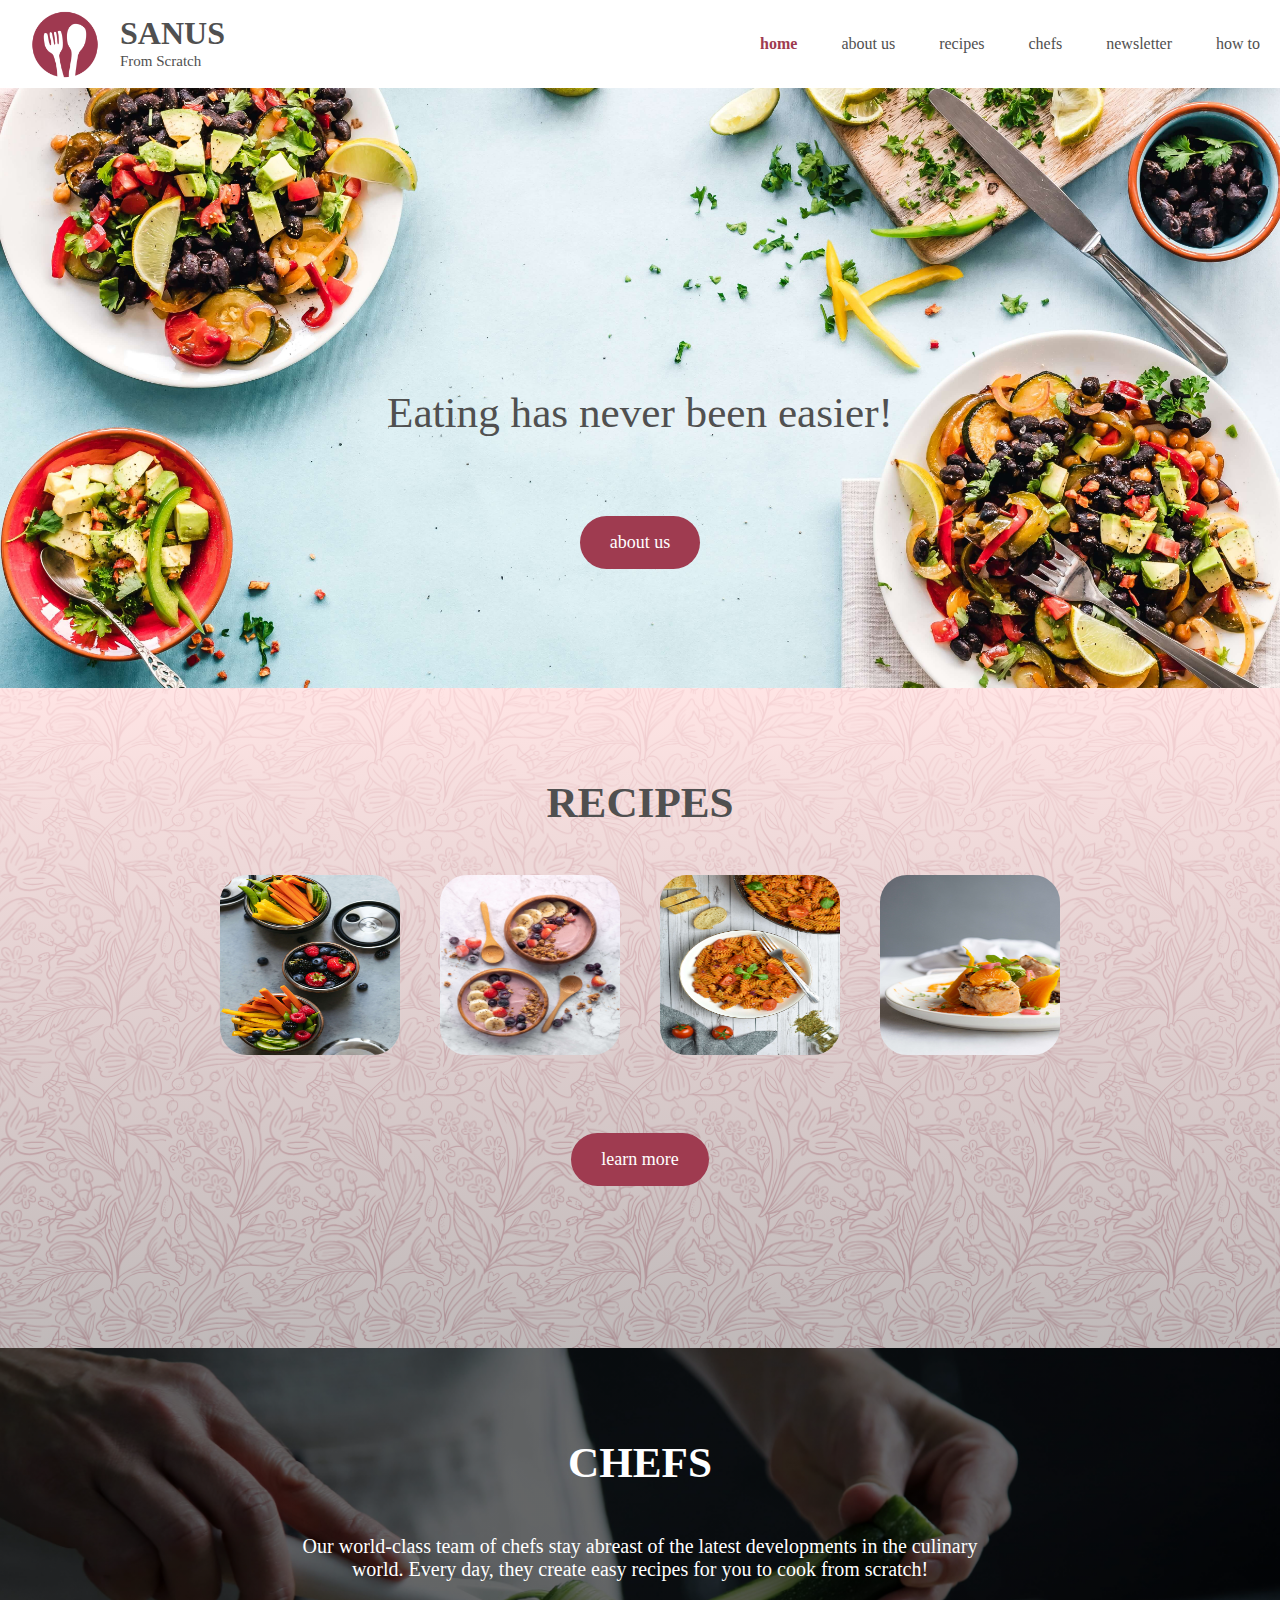
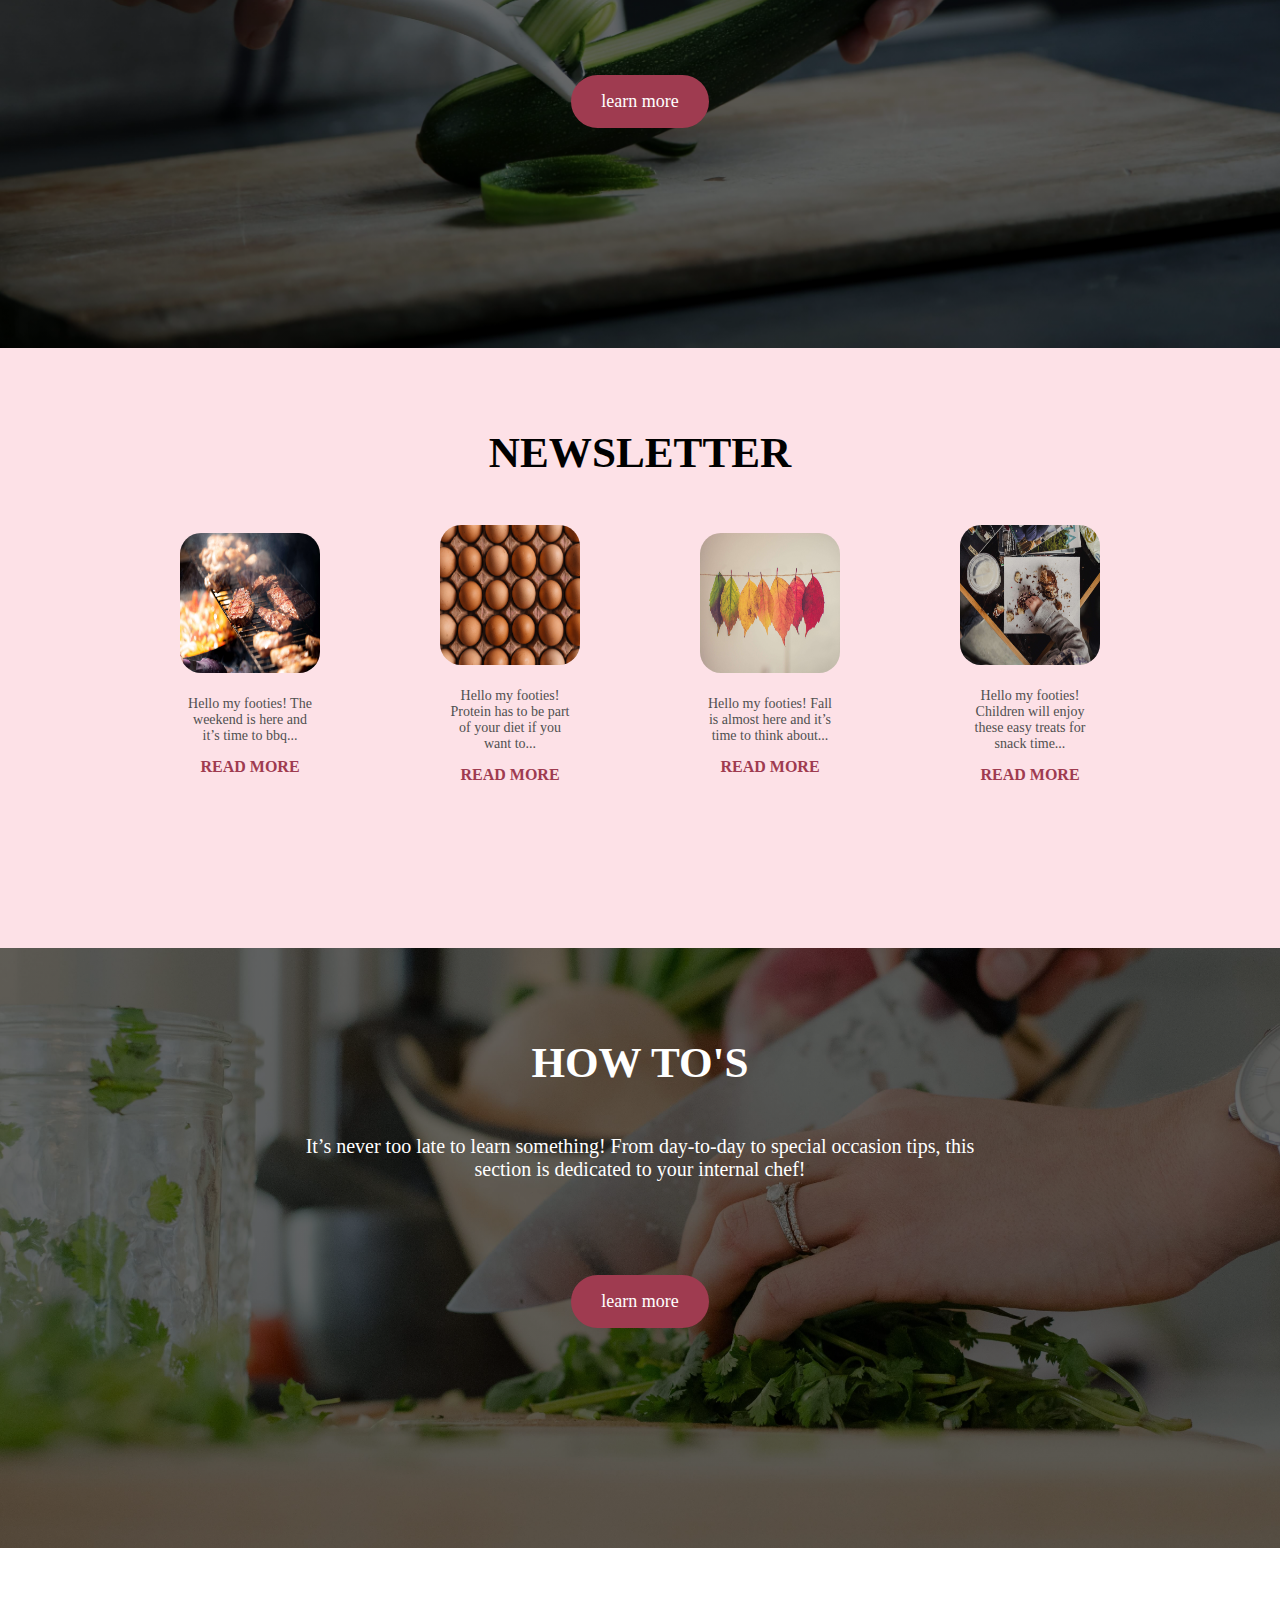
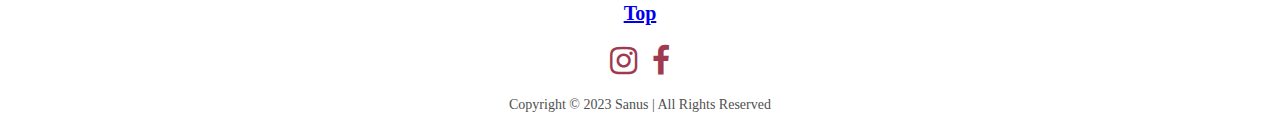
==== index.html @ efc10d33 "Update index.html" ====
<!--Irina Raven - Sanus website-->

<!DOCTYPE html>

<html lang="en">

<head>
    
    <meta charset="UTF-8">
    <meta name="viewport" content="width=device-width, initial-scale=1.0">
    
    <!--Page title-->
    <title>Sanus</title>
    
    <!--Adding Font Awesome styles ref-->
    <link rel="stylesheet" href="https://cdnjs.cloudflare.com/ajax/libs/font-awesome/4.7.0/css/font-awesome.min.css">

    <!--Adding my styles sheet-->
    <link rel="stylesheet" href="./assets/stylesheets/styles.css">

    <!--css styles-->
    <style>
        /*paragraph*/
        p{
            font-family: poppins;
            color:white;
            font-size: 20px;
            padding-left: 23%;
            padding-right: 23%;
            font-weight: lighter;
            text-align: center;
        }

        /*button*/
        .button {
            background-color: rgb(159, 59, 80);
            border-radius: 30px;
            font-family: poppins;
            border: none;
            color: white;
            padding: 16px 30px;
            text-align: center;
            text-decoration: none;
            display: inline-block;
            font-size: 18px;
            margin: 4px 2px;
            cursor: pointer;
        }

        /*button hover*/
        .button:hover {
            background-color: white;
            border-radius: 30px;
            font-family: poppins;
            border: none;
            color:rgb(159, 59, 80);
            padding: 16px 30px;
            text-align: center;
            text-decoration: none;
            display: inline-block;
            font-size: 18px;
            margin: 4px 2px;
            cursor: pointer;
        }

        /*align div container button*/
        .center {
            display: flex;
            justify-content: center;
            align-items: center;
            height: 200px;
        }

        /*hover color button*/
        button:hover{
            background-color: white;
            font-size: 18px;
            padding: 16px 30px;
            border-radius: 18px;
            font-family: poppins;
            color: rgb(159, 59, 80);
            font-weight: lighter;
            border: 0px;;
        }

        /*image*/
        img{
            height: 140px;
            width: 140px;
            border-radius: 15%;
        }

        /*div container*/
        .parent-container{
            margin-left: 7%;
            margin-right: 7%;  
        }

        /*div container*/
        .child-container{
            display: flex;
            flex-wrap: wrap;
            gap: 20px;
            justify-content: center;
            align-items: center;
        }   

        
    </style>
    
</head>

<body>
    
    <!--header of all webpages-->
    <header>
      
      <!--logo, business and slogan-->
      <a class="logo" href="index.html"></a>
      <a class="logotext1" href="index.html">SANUS</a>
      <a class="logotext2" href="index.html">From Scratch</a>

      <!--navigation menu-->
      <nav>
            <!--regular navigation menu-->
            <div class="horizontal-nav">
            <a class="active-menu-item" style="color: rgb(159, 59, 80)" href="index.html">home</a>
            <a href="about.html">about us</a> 
            <a href="recipes.html">recipes</a>
            <a href="chefs.html">chefs</a>
            <a href="newsletter.html">newsletter</a>
            <a href="howto.html">how to</a>
            </div>

            <!--responsive navigation menu-->
            <div class="dropdown">
            <button class="dropbtn"><span class="fa fa-bars fa-x"></span></button>
            <div class="dropdown-content">
                <a href="index.html">home</a>
                <a href="about.html">about us</a>
                <a href="recipes.html">recipes</a>
                <a href="chefs.html">chefs</a>
                <a href="newsletter.html">newsletter</a>
                <a href="howto.html">how to</a>
            </div>
            </div>

        </nav>

    </header>

    <section>
    
        <div class="cover-hp">
        
            <h1 style="color: rgb(80, 80, 80); font-weight: lighter; margin: 0%; padding-top: 300px;">Eating has never been easier!</h1>
            <div class="center"><a href="about.html" class="button" style="align-items:last baseline;">about us</a></div>
        </div>

        <div class="cover-hp1">
            <h1 style="color: rgb(80, 80, 80); padding-top: 90px;">RECIPES</h1>

            <div class="parent-container">

                <div class="child-container" style="gap: 40px;">

                    <div style="text-align: center">
                        <img src="/assets/images/snack.jpg" alt="bbq" style="width: 180px; height: 180px;">
                    </div>

                    <div style="text-align: center">
                        <img src="/assets/images/breakfast.jpg" alt="bbq" style="width: 180px; height: 180px;">
                    </div>

                    <div style="text-align: center">
                        <img src="/assets/images/lunch.jpg" alt="bbq" style="width: 180px; height: 180px;">
                    </div>

                    <div style="text-align: center">
                        <img src="/assets/images/dinner.jpg" alt="bbq" style="width: 180px; height: 180px;">
                    </div>

                </div>

                <div class="center"><a href="recipes.html" class="button">learn more</a></div>
            
            </div>


        </div>

        <div class="cover-hp2">
            <h1 style="color: white; padding-top: 90px;">CHEFS</h1>
            <p>Our world-class team of chefs stay abreast of the latest developments in 
               the culinary world. Every day, they create easy recipes for you to cook 
               from scratch!</p>
            <div class="center"><a href="chefs.html" class="button">learn more</a></div>
            
        </div>

        <div class="cover-hp3">
            <h1 style="color:black; padding-top: 80px;">NEWSLETTER</h1>

                <div class="parent-container">

                    <div class="child-container">

                        <div style="text-align: center">
                            <img src="/assets/images/bbq.jpg" alt="bbq">
                            <p style="font-size: 14px; color: rgb(80, 80, 80); padding-top: 5px; max-width: 240px;">Hello my footies! The weekend is here and it’s time to bbq...</p>
                            <a href="newsletter.html" style="color: rgb(159, 59, 80); font-weight: bold; text-decoration: none">READ MORE</a>
                        </div>

                    
                        <div style="text-align: center">
                            <img src="/assets/images/eggs.jpg" alt="eggs">
                            <p style="font-size: 14px; color: rgb(80, 80, 80); padding-top: 5px; max-width: 240px;">Hello my footies! Protein has to be part of your diet if you want to...</p>
                            <a href="newsletter.html" style="color: rgb(159, 59, 80); font-weight: bold; text-decoration: none">READ MORE</a>
                        </div>

                    
                        <div style="text-align: center">
                            <img src="/assets/images/fall.jpg" alt="leaves">
                            <p style="font-size: 14px; color: rgb(80, 80, 80); padding-top: 5px; max-width: 240px;">Hello my footies! Fall is almost here and it’s time to think about...</p>
                            <a href="newsletter.html" style="color: rgb(159, 59, 80); font-weight: bold; text-decoration: none">READ MORE</a>
                        </div>

                    
                        <div style="text-align: center">
                            <img src="/assets/images/child.jpg" alt="child's hand">
                            <p style="font-size: 14px; color: rgb(80, 80, 80); padding-top: 5px; max-width: 240px;">Hello my footies! Children will enjoy these easy treats for snack time...</p>
                            <a href="newsletter.html" style="color: rgb(159, 59, 80); font-weight: bold; text-decoration: none">READ MORE</a>
                        </div>
                    </div>
                
                </div>
        </div>

        <div class="cover-hp4">
            <h1 style="color: white; padding-top: 90px;">HOW TO'S</h1>
            <p>It’s never too late to learn something! From day-to-day to special 
                occasion tips, this section is dedicated to your internal chef!</p>
            <div class="center"><a href="howto.html" class="button">learn more</a></div>
        </div>

    </section>

    <!--some spaces-->
    <br><br><br>

    <div class="to-top"><a href="#">Top</a></div>

    <!--footer of all webpages-->
    <footer>
        <div class="icon-horizontal">

            <a href="https://www.instagram.com/" target="_blank" 
            class="fa fa-instagram fa-2x hover-color"></a>

            <a href="https://www.facebook.com/" target="_blank"
             class="fa fa-facebook fa-2x hover-color padding-left"></a>
             
        </div>    
        <div class="copy-right">
            <span>Copyright &copy; 2023 Sanus | All Rights Reserved</span>
        </div>
          
    </footer>
  </body>
  
  </html>
---- assets/stylesheets/styles.css ----
/*defining our working area*/
body {
    margin: 0;
    padding: 0;
}

/*defining H1*/
h1 {
    margin: 0px 0px 1em 0px;
    color: rgb(159, 59, 80);
    font-size: 2.7em;
    font-family: atma;
    font-weight: bold;
    text-align: center;
    padding-top: 30px;
    padding-bottom: 5px;
  }

/*defining H2*/
h2 {
    margin: 0px 0px 1em 0px;
    font-size: 1.7em;
    font-family: atma;
    font-weight: bold;
    text-align: center;
    padding-top: 0px;
    padding-bottom: 15px;
  }

  h2:hover.hover-color-b {
    color: rgb(159, 59, 80);
    text-decoration: none;
}

/*defining H3*/
h3 {
    margin: 0px 0px 1em 0px;
    color: rgb(159, 59, 80);
    font-size: 1.7em;
    font-family: atma;
    font-weight: bold;
    text-align: center;
    padding-top: 45px;
    padding-bottom: 0px;
  }

  h4 {
    margin: 0px 0px 0em 0px;
    color: rgb(159, 59, 80);
    font-size: 1.7em;
    font-family: atma;
    font-weight: bold;
    text-align: center;
    padding-top: 0px;
    padding-bottom: 0px;
  }


/*Where the logo goes*/
header a.logo{
    position: absolute;
    display: block;
    width: 70px;
    height: 70px;
    background: url(/assets/images/SanusLogoNoTextColor.png) no-repeat 0 0;
    background-size: contain;
    top: 10px;
    left: 30px;    
}

/*Where the logo text goes*/
header a.logotext1{
    position: absolute;
    display: block;
    font-family: atma;
    top: 15px;
    left: 120px;   
    font-size: 32px;
    color: rgb(80, 80, 80);
    font-weight: bold;
    text-decoration: none;
}

/*Where the logo slogan goes*/
header a.logotext2{
    position: absolute;
    display: block;
    font-family: poppins;
    top: 53px;
    left: 120px;
    font-size: 15px;
    color: rgb(80, 80, 80);
    font-weight:normal;
    text-decoration: none;
}

/*color of navigation menu*/
.horizontal-nav{
    background-color: white;
    text-align: right;
    padding: 0px 0px 0px 180px;
}

/*text color of navigation menu*/
.horizontal-nav a{
    display:inline-block;
    color: rgb(80, 80, 80);
    margin: 25px 10px;
    padding: 10px 10px;
    text-decoration: none; 
    font-family: poppins;
}

/*active page get bold and change of text color*/
.active-menu-item {
    font-weight: bold;
    font-family: poppins;
    color: rgb(159, 59, 80);
}

/*text color (159,59,80) and weight (bold) hover navigation menu*/
.horizontal-nav a:hover{
    cursor: pointer;
    color: rgb(159, 59, 80);
    font-family: poppins;
    font-weight: normal;
}

/*defining image cover homepage*/
header.home-page{
    background: #eee url(./assets/images/cover_home.jpg) no-repeat center;
    background-size: cover;
    height: 600px;
}

/*defining image cover about*/
header.about{
    background: #eee url(/assets/images/cover_about.jpg) no-repeat center;
    background-size: cover;
    height: 400px;
}

/*defining image cover recipes*/
header.recipes{
    background: #eee url(/assets/images/cover_recipes.jpg) no-repeat center;
    background-size: cover;
    height: 400px;
}

/*defining image cover chefs*/
header.chefs{
    background: #eee url(/assets/images/cover_chefs.jpg) no-repeat center;
    background-size: cover;
    height: 400px;
}

/*defining image cover howto*/
header.howto{
    background: #eee url(/assets/images/cover_howto.jpg) no-repeat center;
    background-size: cover;
    height: 400px;
}

/*defining image cover newsletter*/
header.newsletters{
    background: #eee url(/assets/images/cover_newsletters.jpg) no-repeat center;
    background-size: cover;
    height: 400px;
}

/*defining image cover recipes home page*/
.cover-hp{
    background: #eee url(/assets/images/cover_home.jpg) no-repeat center;
    background-size: cover;
    height: 600px;
}

/*defining image cover recipes home page*/
.cover-hp1{
    background: linear-gradient( rgba(255, 226, 226, 0.923), rgba(174, 166, 166, 0.783) ), url(/assets/images/background2.png) no-repeat center;
    background-size: cover;
    height: 660px;
}

/*defining image cover chef home page*/
.cover-hp2{
    background: linear-gradient( rgba(0, 0, 0, 0.6), rgba(0, 0, 0, 0.6) ), url(/assets/images/cover_chefs.jpg) no-repeat center;
    background-size: cover;
    height: 600px;
}

/*defining image cover newletter home page*/
.cover-hp3{
    background: rgb(253, 225, 231) no-repeat center;
    background-size: cover;
    height: 600px;
}

/*defining image cover how to's home page*/
.cover-hp4{
    background: linear-gradient( rgba(0, 0, 0, 0.6), rgba(0, 0, 0, 0.6) ), url(/assets/images/cover_howto.jpg) no-repeat center;
    background-size: cover;
    opacity: 2.4;
    height: 600px;
}




/**/
.flex-container > div {
    width: 25%;
  }
  .flex-container > span > h2 {
    text-align: center;
    padding-left: 8px;
    padding-right: 8px;
  }
  
  video {
    display: none;
  }

/*Color of MORE or LESS accordion*/
.accordion {
    color: rgb(159, 59, 80);
    font-family: poppins;
    font-weight: bold;
    cursor: pointer;
    font-size: 15px;
    padding-bottom: 10px;
  }
  
  /*Color of MORE or LESS accordion*/
  .active,
  .accordion:hover {
    color: rgb(80, 80, 80);
    font-family: poppins;
    font-weight: bold;
  }
  
  /* accordion*/
  .panel {
    display: none;
    overflow: hidden;
  }  


/*Setting up my footer*/
footer {
    width: 100%;
    height: 115px;
    background-color: white;
    
}

/*space between icons footer social menu*/
footer div.icon-horizontal {
    padding: 20px;
    display: flex;
    justify-content: center;
}
 
/*color for icons on footer*/
footer a {
    color: rgb(159, 59, 80);
    text-decoration: none;
}
 
/*hover color for icons on footer*/
footer a:hover.hover-color {
    color: rgb(80, 80, 80);
    text-decoration: none;
}

/*15px of padding for icons footer*/
.padding-right {
    padding-right: 15px;
}

/*15px of padding for icons footer*/
.padding-left {
    padding-left: 15px;
}

/*styles for footer copyright text*/
.copy-right {
    font-size: 14px;
    font-family: poppins;
    color: rgb(80, 80, 80);
    display: flex;
    justify-content: center;
  }
  
/*icon for users to go to top*/
.to-top {
    width: 100%;
    padding: 0px;
    display: flex;
    text-decoration: none;
    color: rgb(159, 59, 80);
    justify-content: center;
    font-family: atma;
    font-size: 20px;
    font-weight: bold; 
  }

  aside {
    width: 40%;
    float: left;
  }
  aside > div {
    /* padding: top right bottom left */
    padding: 0px 40px 0px 40px;
  }
  
  aside div li {
    font-size: 1.1em;
    line-height: 1.5em;
  }
  
  aside > div > div.scrolling {
    height: 600px;
    overflow: auto;
  }
  
  



  


/*----------------------------------------*/
/*-----------Responsive Part--------------*/


/*responsive menu where it goes*/
.dropdown {
    position: absolute;
    display: none;
    top: 0;
    right: 0;
}

/*responsive menu design (just hamburger menu)*/
.dropbtn {
    background-color: white;
    opacity: 0.9;
    color:rgb(159, 59, 80);
    padding: 16px;
    font-size: 16px;
    border:none;
    cursor:pointer;
}

/*content hamburger menu the right of scree*/
.dropdown-content{
    display:none;
    position: absolute;
    right: 0;
    background-color: rgb(159, 59, 80)
}

/*hamburger menu content on the right of screen*/
.dropdown-content a {
    color: rgb(80, 80, 80);
    padding: 12px 16px;
    text-decoration: none;
    display: block;
    font-family: poppins;
    font-size: 14px;
    text-align: center;
    text-decoration: none;
}

/*color of dropdown menu when hover*/
.dropdown-content a:hover{
    color: rgb(159, 59, 80);
    padding: 12px 16px;
    text-decoration: none;
    display: block;
    text-align: center;
    font-weight: bold;
}

/*keeps dropdown menu hold*/
.dropdown:hover .dropdown-content{
    display:block;
}

/*color of responsive menu*/
.dropdown:hover .dropdown-content{
    background-color: white;
    opacity: 0.9;
}

/*Styles to add hamburger menu when it's a small area*/
@media screen and (max-width: 600px) {
    .horizontal-nav{
        display: none;
    }

    .dropdown{
        display: block;
    }
}
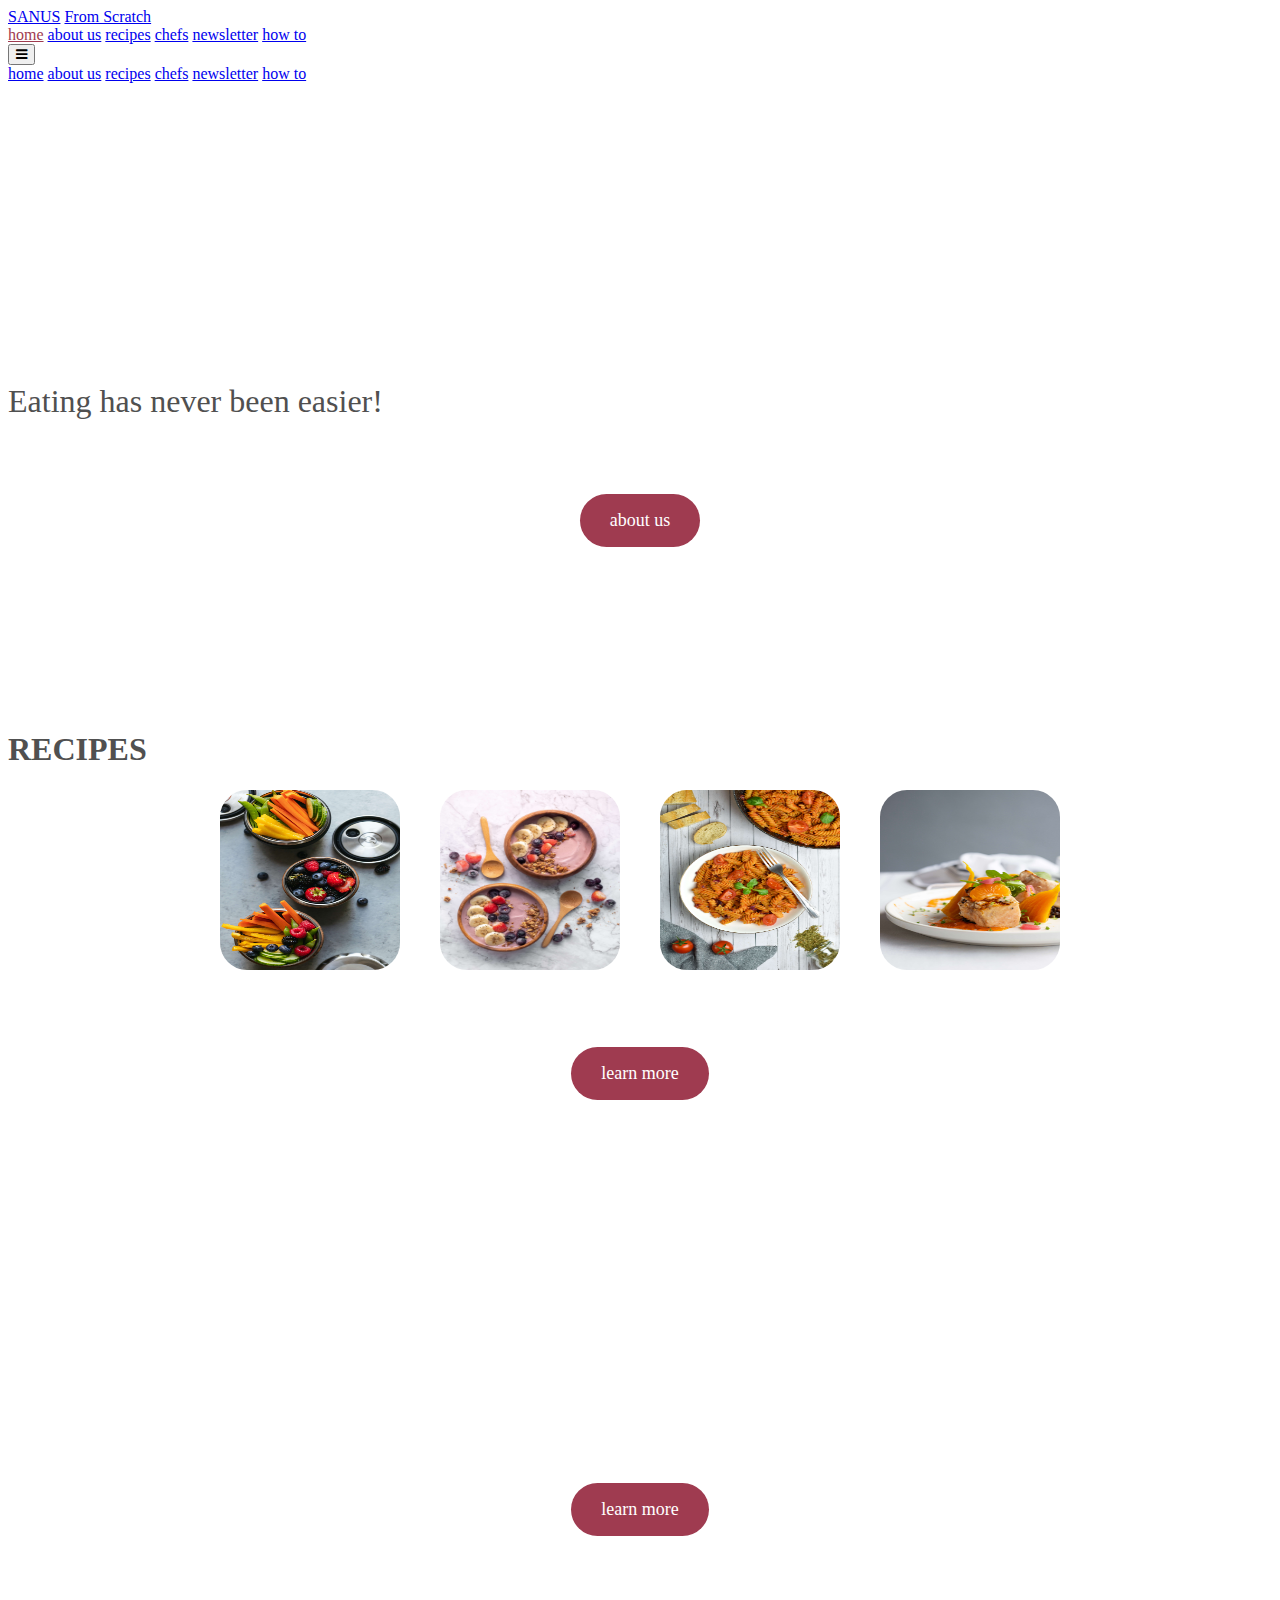
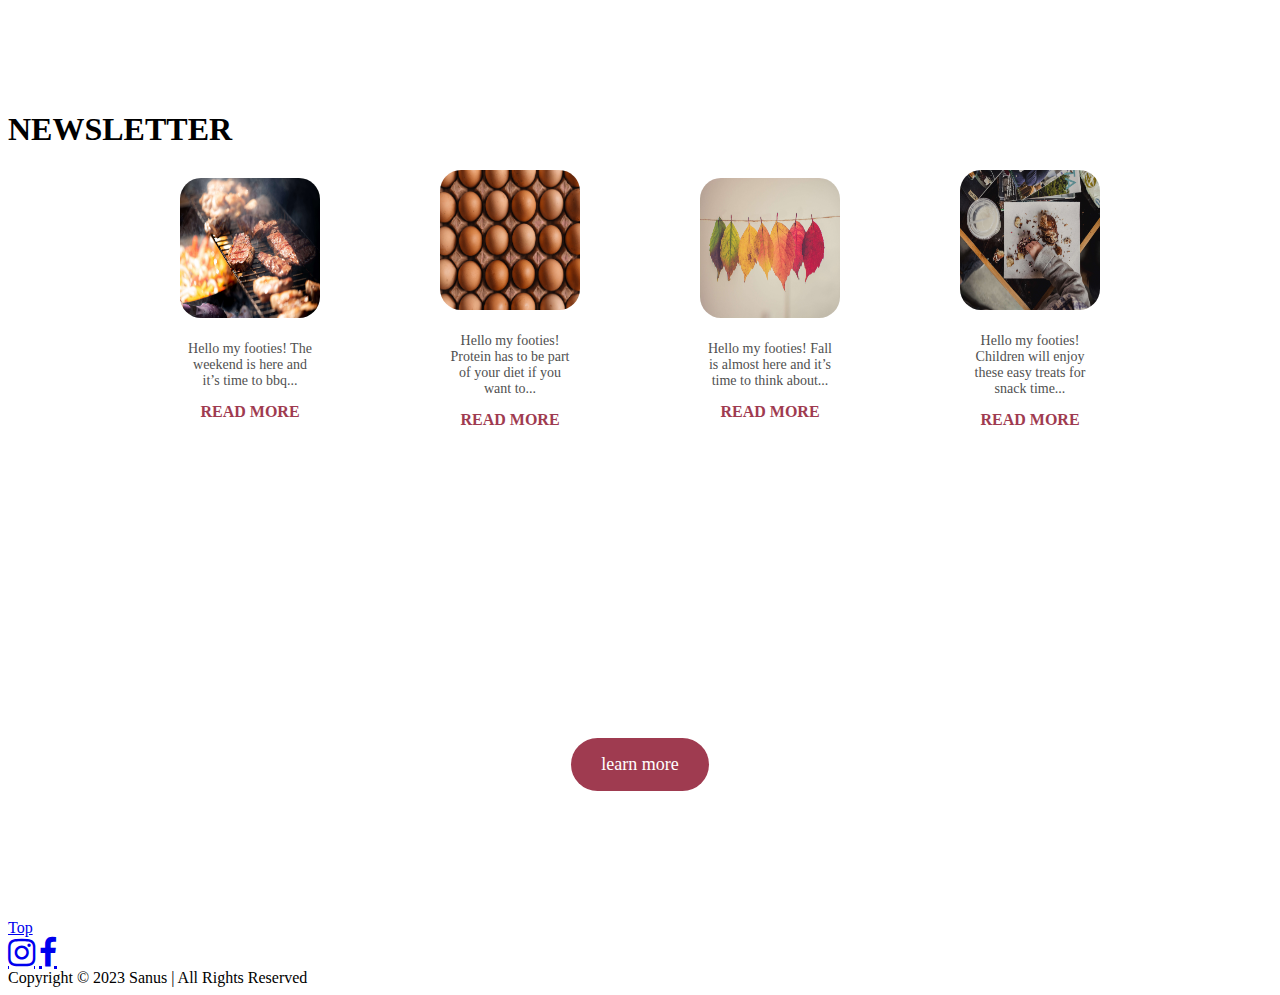
==== commit 6457a0ca: "Update index.html" ====
--- a/index.html
+++ b/index.html
@@ -16,7 +16,7 @@
     <link rel="stylesheet" href="https://cdnjs.cloudflare.com/ajax/libs/font-awesome/4.7.0/css/font-awesome.min.css">
 
     <!--Adding my styles sheet-->
-    <link rel="stylesheet" href="./assets/stylesheets/styles.css">
+    <link rel="stylesheet" href="/stylesheets/styles.css">
 
     <!--css styles-->
     <style>
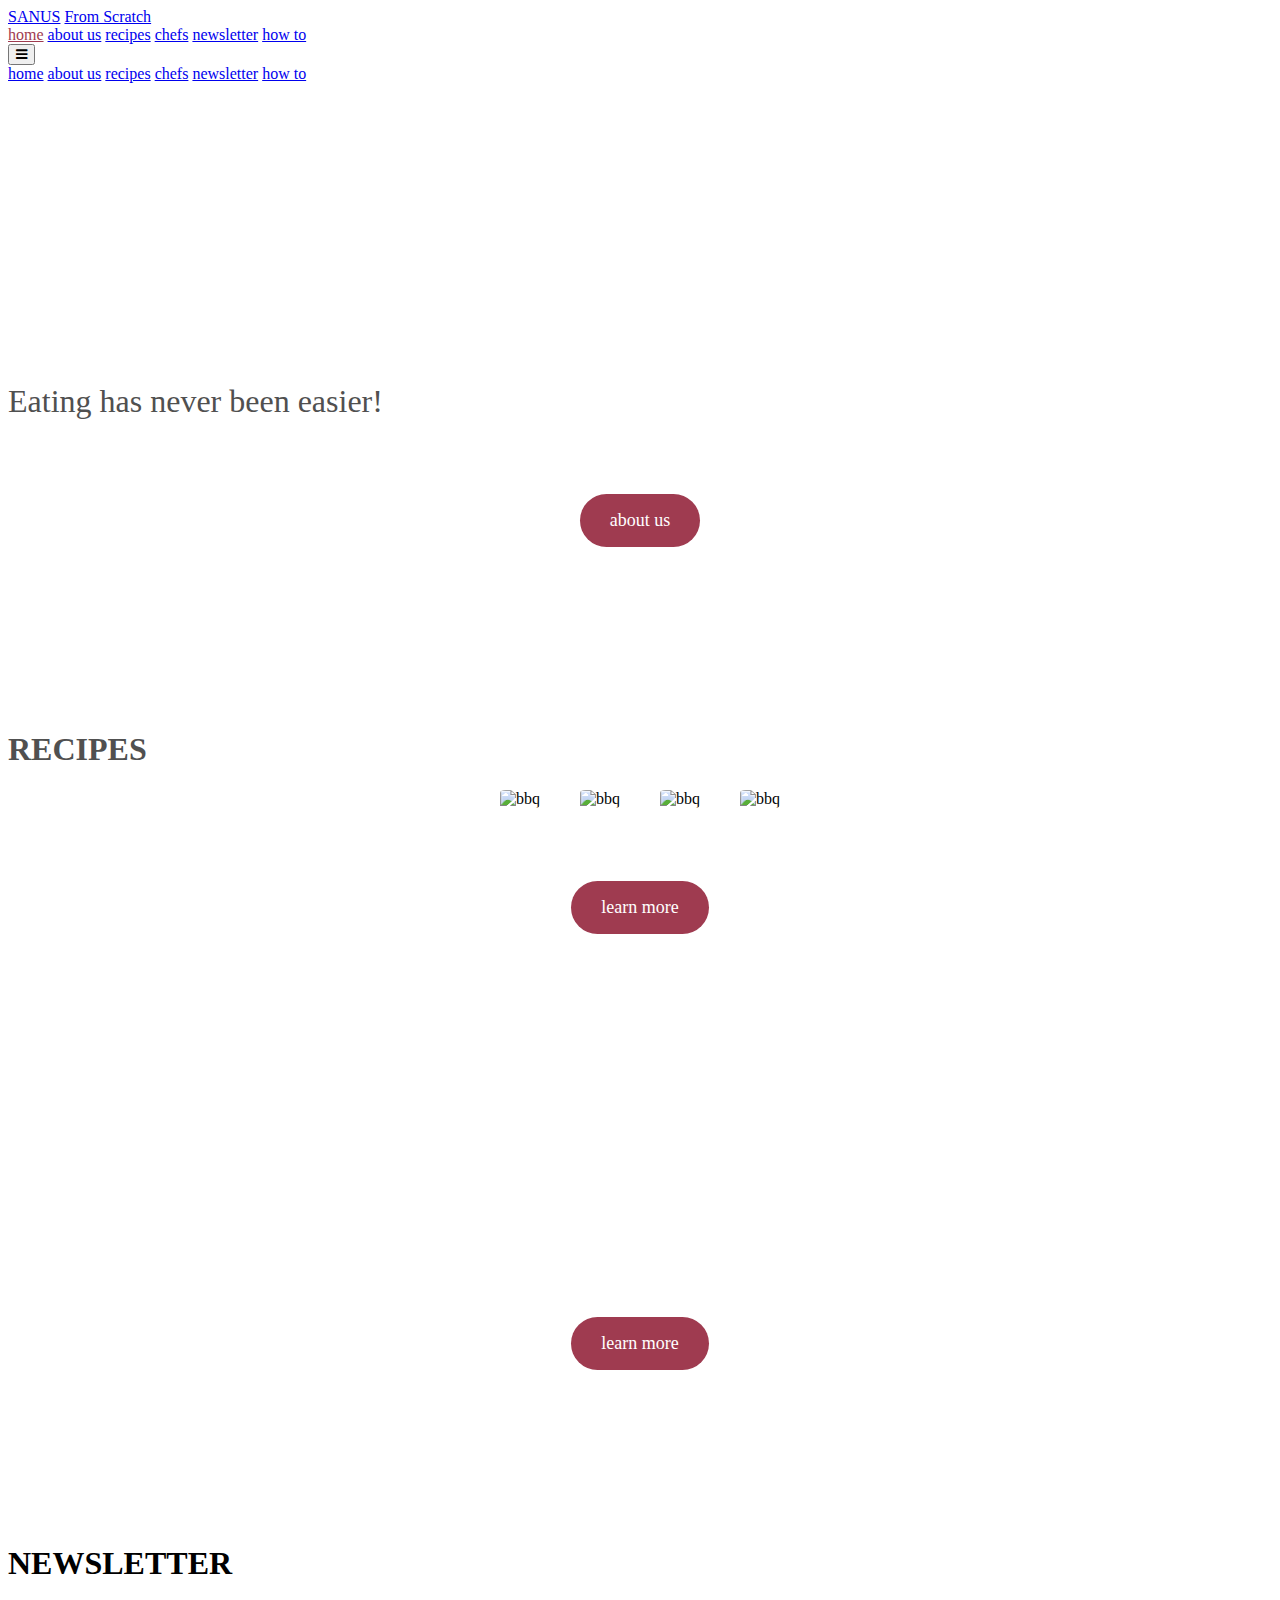
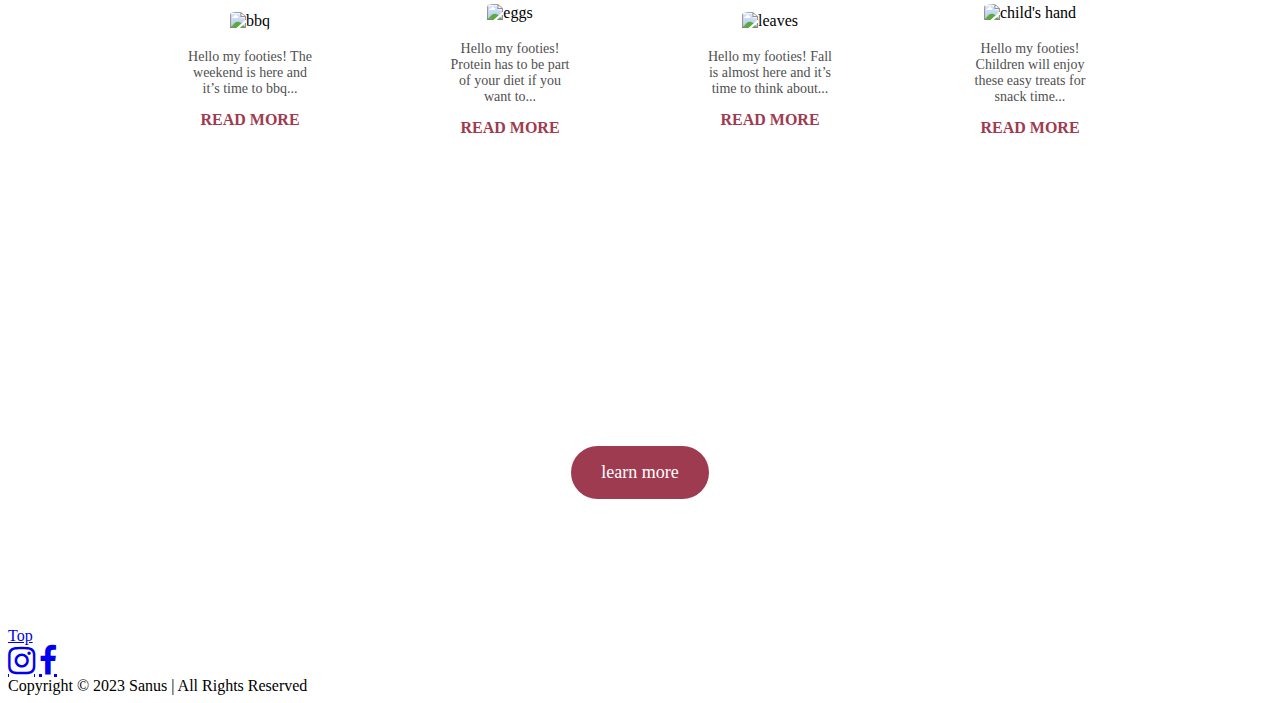
==== commit 39097c7d: "Update index.html" ====
--- a/index.html
+++ b/index.html
@@ -165,19 +165,19 @@
                 <div class="child-container" style="gap: 40px;">
 
                     <div style="text-align: center">
-                        <img src="/assets/images/snack.jpg" alt="bbq" style="width: 180px; height: 180px;">
-                    </div>
-
-                    <div style="text-align: center">
-                        <img src="/assets/images/breakfast.jpg" alt="bbq" style="width: 180px; height: 180px;">
-                    </div>
-
-                    <div style="text-align: center">
-                        <img src="/assets/images/lunch.jpg" alt="bbq" style="width: 180px; height: 180px;">
-                    </div>
-
-                    <div style="text-align: center">
-                        <img src="/assets/images/dinner.jpg" alt="bbq" style="width: 180px; height: 180px;">
+                        <img src="/images/snack.jpg" alt="bbq" style="width: 180px; height: 180px;">
+                    </div>
+
+                    <div style="text-align: center">
+                        <img src="/images/breakfast.jpg" alt="bbq" style="width: 180px; height: 180px;">
+                    </div>
+
+                    <div style="text-align: center">
+                        <img src="/images/lunch.jpg" alt="bbq" style="width: 180px; height: 180px;">
+                    </div>
+
+                    <div style="text-align: center">
+                        <img src="/images/dinner.jpg" alt="bbq" style="width: 180px; height: 180px;">
                     </div>
 
                 </div>
@@ -206,28 +206,28 @@
                     <div class="child-container">
 
                         <div style="text-align: center">
-                            <img src="/assets/images/bbq.jpg" alt="bbq">
+                            <img src="/images/bbq.jpg" alt="bbq">
                             <p style="font-size: 14px; color: rgb(80, 80, 80); padding-top: 5px; max-width: 240px;">Hello my footies! The weekend is here and it’s time to bbq...</p>
                             <a href="newsletter.html" style="color: rgb(159, 59, 80); font-weight: bold; text-decoration: none">READ MORE</a>
                         </div>
 
                     
                         <div style="text-align: center">
-                            <img src="/assets/images/eggs.jpg" alt="eggs">
+                            <img src="/images/eggs.jpg" alt="eggs">
                             <p style="font-size: 14px; color: rgb(80, 80, 80); padding-top: 5px; max-width: 240px;">Hello my footies! Protein has to be part of your diet if you want to...</p>
                             <a href="newsletter.html" style="color: rgb(159, 59, 80); font-weight: bold; text-decoration: none">READ MORE</a>
                         </div>
 
                     
                         <div style="text-align: center">
-                            <img src="/assets/images/fall.jpg" alt="leaves">
+                            <img src="/images/fall.jpg" alt="leaves">
                             <p style="font-size: 14px; color: rgb(80, 80, 80); padding-top: 5px; max-width: 240px;">Hello my footies! Fall is almost here and it’s time to think about...</p>
                             <a href="newsletter.html" style="color: rgb(159, 59, 80); font-weight: bold; text-decoration: none">READ MORE</a>
                         </div>
 
                     
                         <div style="text-align: center">
-                            <img src="/assets/images/child.jpg" alt="child's hand">
+                            <img src="/images/child.jpg" alt="child's hand">
                             <p style="font-size: 14px; color: rgb(80, 80, 80); padding-top: 5px; max-width: 240px;">Hello my footies! Children will enjoy these easy treats for snack time...</p>
                             <a href="newsletter.html" style="color: rgb(159, 59, 80); font-weight: bold; text-decoration: none">READ MORE</a>
                         </div>
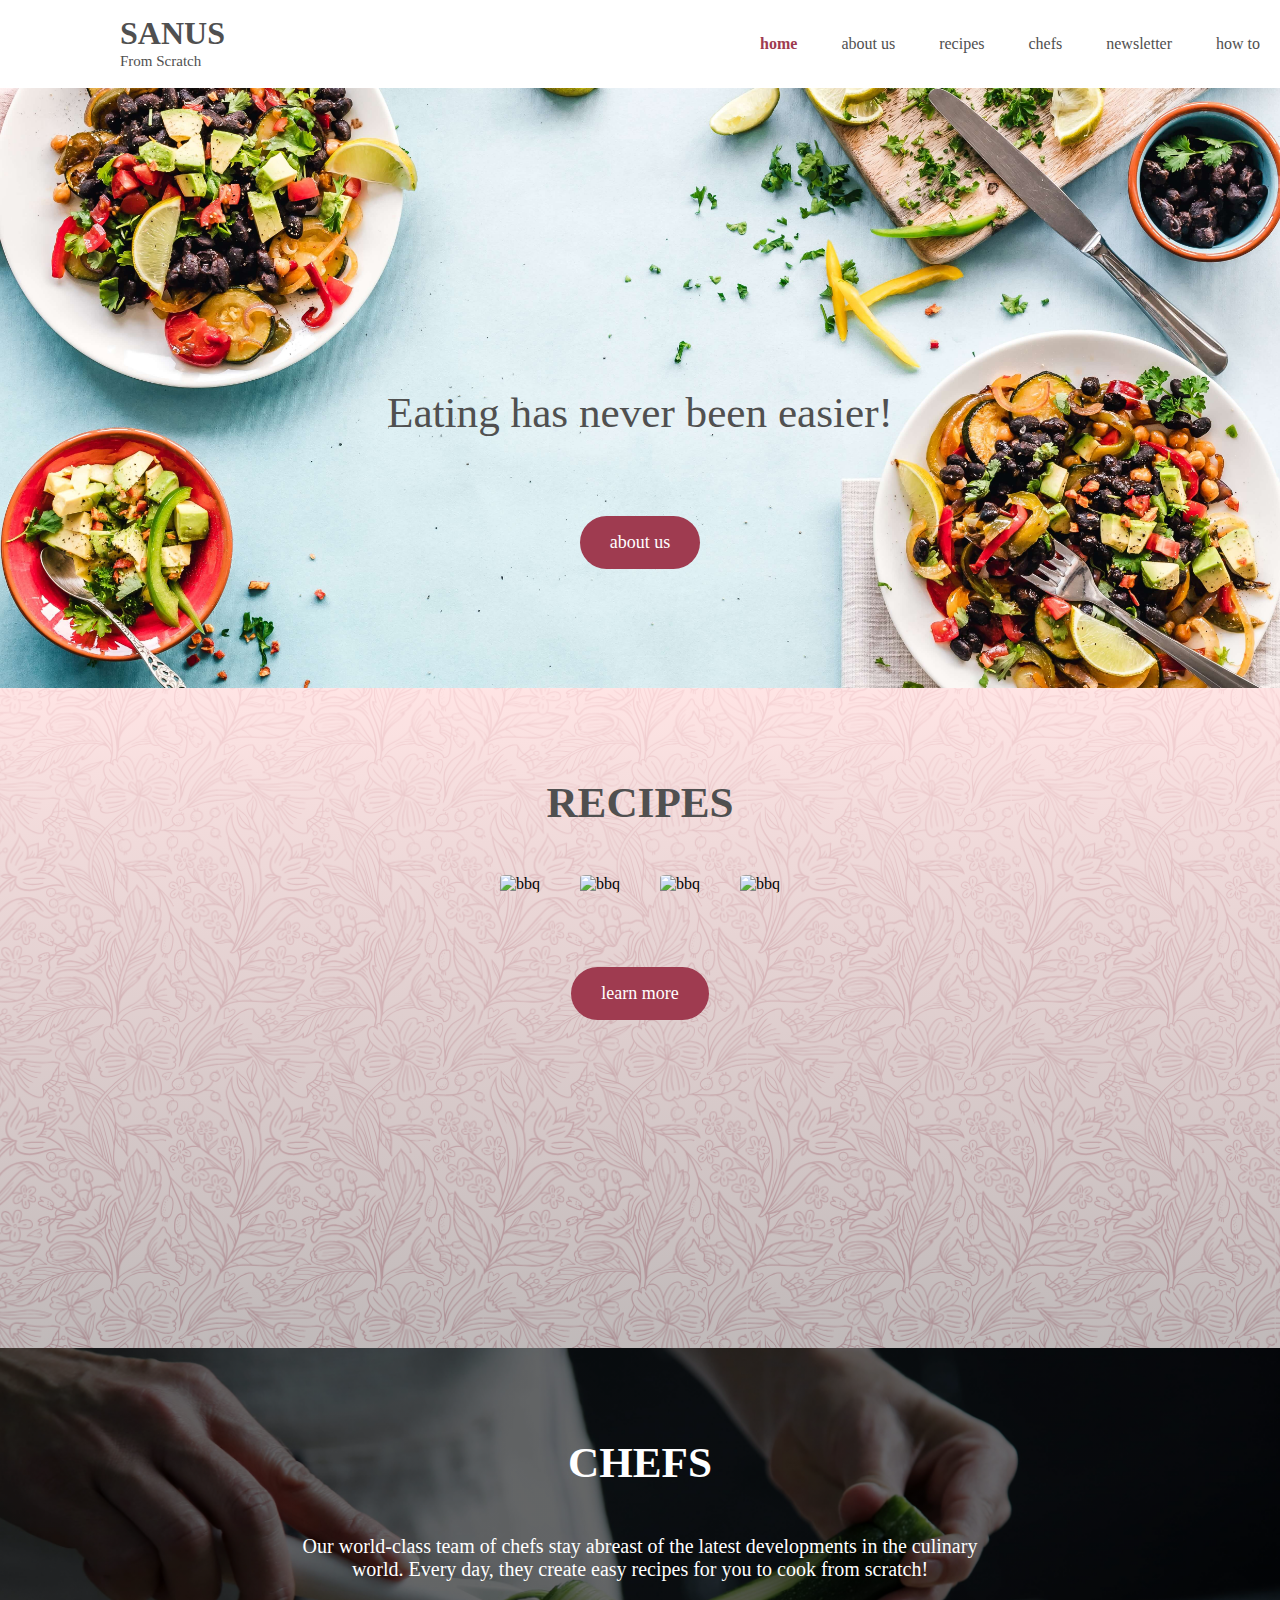
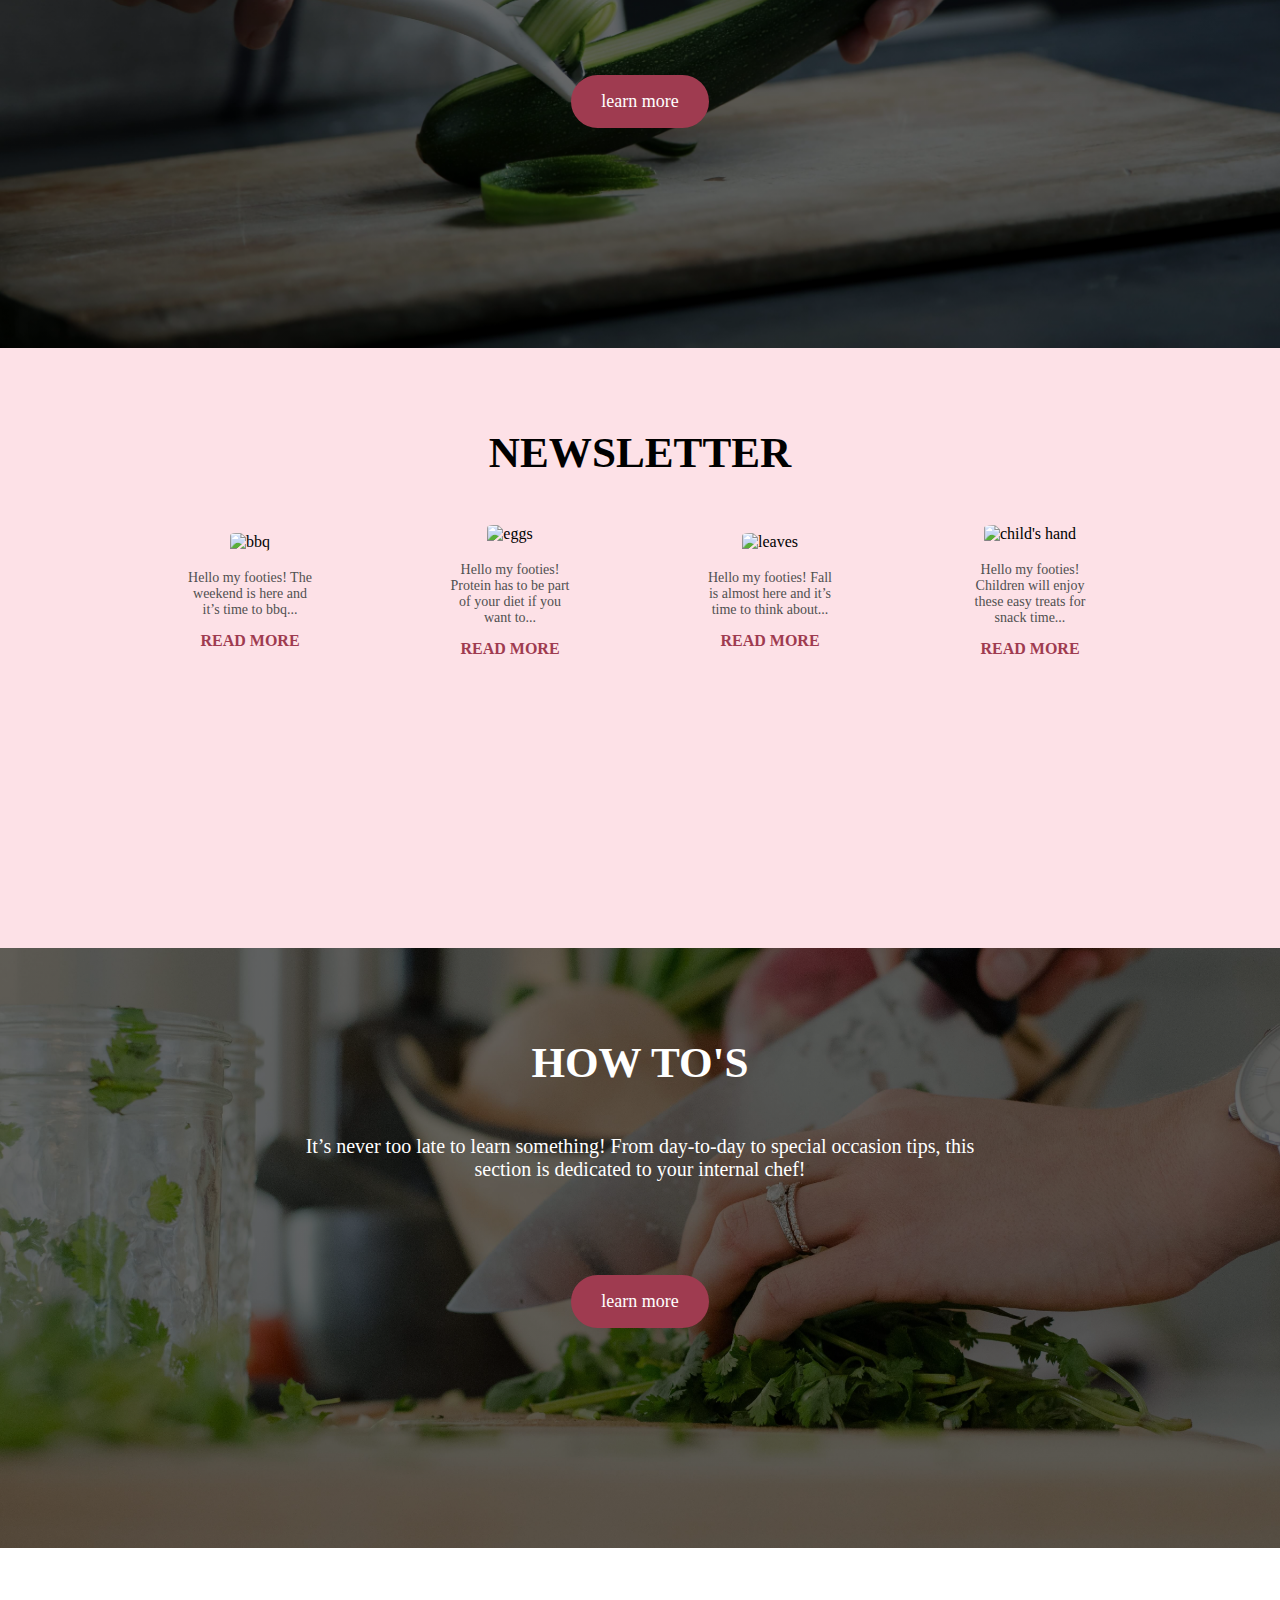
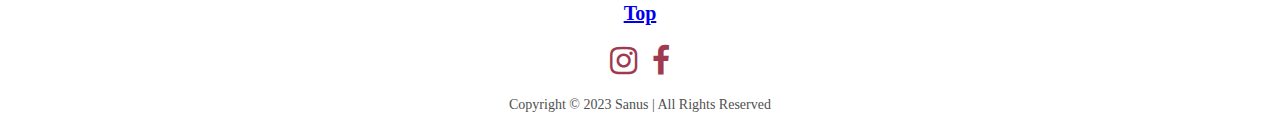
==== commit ea9f5a47: "Update index.html" ====
--- a/index.html
+++ b/index.html
@@ -16,7 +16,7 @@
     <link rel="stylesheet" href="https://cdnjs.cloudflare.com/ajax/libs/font-awesome/4.7.0/css/font-awesome.min.css">
 
     <!--Adding my styles sheet-->
-    <link rel="stylesheet" href="/stylesheets/styles.css">
+    <link rel="stylesheet" href="assets/stylesheets/styles.css">
 
     <!--css styles-->
     <style>
--- a/assets/stylesheets/styles.css
+++ b/assets/stylesheets/styles.css
@@ -0,0 +1,410 @@
+/*defining our working area*/
+body {
+    margin: 0;
+    padding: 0;
+}
+
+/*defining H1*/
+h1 {
+    margin: 0px 0px 1em 0px;
+    color: rgb(159, 59, 80);
+    font-size: 2.7em;
+    font-family: atma;
+    font-weight: bold;
+    text-align: center;
+    padding-top: 30px;
+    padding-bottom: 5px;
+  }
+
+/*defining H2*/
+h2 {
+    margin: 0px 0px 1em 0px;
+    font-size: 1.7em;
+    font-family: atma;
+    font-weight: bold;
+    text-align: center;
+    padding-top: 0px;
+    padding-bottom: 15px;
+  }
+
+  h2:hover.hover-color-b {
+    color: rgb(159, 59, 80);
+    text-decoration: none;
+}
+
+/*defining H3*/
+h3 {
+    margin: 0px 0px 1em 0px;
+    color: rgb(159, 59, 80);
+    font-size: 1.7em;
+    font-family: atma;
+    font-weight: bold;
+    text-align: center;
+    padding-top: 45px;
+    padding-bottom: 0px;
+  }
+
+  h4 {
+    margin: 0px 0px 0em 0px;
+    color: rgb(159, 59, 80);
+    font-size: 1.7em;
+    font-family: atma;
+    font-weight: bold;
+    text-align: center;
+    padding-top: 0px;
+    padding-bottom: 0px;
+  }
+
+
+/*Where the logo goes*/
+header a.logo{
+    position: absolute;
+    display: block;
+    width: 70px;
+    height: 70px;
+    background: url(/images/SanusLogoNoTextColor.png) no-repeat 0 0;
+    background-size: contain;
+    top: 10px;
+    left: 30px;    
+}
+
+/*Where the logo text goes*/
+header a.logotext1{
+    position: absolute;
+    display: block;
+    font-family: atma;
+    top: 15px;
+    left: 120px;   
+    font-size: 32px;
+    color: rgb(80, 80, 80);
+    font-weight: bold;
+    text-decoration: none;
+}
+
+/*Where the logo slogan goes*/
+header a.logotext2{
+    position: absolute;
+    display: block;
+    font-family: poppins;
+    top: 53px;
+    left: 120px;
+    font-size: 15px;
+    color: rgb(80, 80, 80);
+    font-weight:normal;
+    text-decoration: none;
+}
+
+/*color of navigation menu*/
+.horizontal-nav{
+    background-color: white;
+    text-align: right;
+    padding: 0px 0px 0px 180px;
+}
+
+/*text color of navigation menu*/
+.horizontal-nav a{
+    display:inline-block;
+    color: rgb(80, 80, 80);
+    margin: 25px 10px;
+    padding: 10px 10px;
+    text-decoration: none; 
+    font-family: poppins;
+}
+
+/*active page get bold and change of text color*/
+.active-menu-item {
+    font-weight: bold;
+    font-family: poppins;
+    color: rgb(159, 59, 80);
+}
+
+/*text color (159,59,80) and weight (bold) hover navigation menu*/
+.horizontal-nav a:hover{
+    cursor: pointer;
+    color: rgb(159, 59, 80);
+    font-family: poppins;
+    font-weight: normal;
+}
+
+/*defining image cover homepage*/
+header.home-page{
+    background: #eee url(./assets/images/cover_home.jpg) no-repeat center;
+    background-size: cover;
+    height: 600px;
+}
+
+/*defining image cover about*/
+header.about{
+    background: #eee url(/assets/images/cover_about.jpg) no-repeat center;
+    background-size: cover;
+    height: 400px;
+}
+
+/*defining image cover recipes*/
+header.recipes{
+    background: #eee url(/assets/images/cover_recipes.jpg) no-repeat center;
+    background-size: cover;
+    height: 400px;
+}
+
+/*defining image cover chefs*/
+header.chefs{
+    background: #eee url(/assets/images/cover_chefs.jpg) no-repeat center;
+    background-size: cover;
+    height: 400px;
+}
+
+/*defining image cover howto*/
+header.howto{
+    background: #eee url(/assets/images/cover_howto.jpg) no-repeat center;
+    background-size: cover;
+    height: 400px;
+}
+
+/*defining image cover newsletter*/
+header.newsletters{
+    background: #eee url(/assets/images/cover_newsletters.jpg) no-repeat center;
+    background-size: cover;
+    height: 400px;
+}
+
+/*defining image cover recipes home page*/
+.cover-hp{
+    background: #eee url(/assets/images/cover_home.jpg) no-repeat center;
+    background-size: cover;
+    height: 600px;
+}
+
+/*defining image cover recipes home page*/
+.cover-hp1{
+    background: linear-gradient( rgba(255, 226, 226, 0.923), rgba(174, 166, 166, 0.783) ), url(/assets/images/background2.png) no-repeat center;
+    background-size: cover;
+    height: 660px;
+}
+
+/*defining image cover chef home page*/
+.cover-hp2{
+    background: linear-gradient( rgba(0, 0, 0, 0.6), rgba(0, 0, 0, 0.6) ), url(/assets/images/cover_chefs.jpg) no-repeat center;
+    background-size: cover;
+    height: 600px;
+}
+
+/*defining image cover newletter home page*/
+.cover-hp3{
+    background: rgb(253, 225, 231) no-repeat center;
+    background-size: cover;
+    height: 600px;
+}
+
+/*defining image cover how to's home page*/
+.cover-hp4{
+    background: linear-gradient( rgba(0, 0, 0, 0.6), rgba(0, 0, 0, 0.6) ), url(/assets/images/cover_howto.jpg) no-repeat center;
+    background-size: cover;
+    opacity: 2.4;
+    height: 600px;
+}
+
+
+
+
+/**/
+.flex-container > div {
+    width: 25%;
+  }
+  .flex-container > span > h2 {
+    text-align: center;
+    padding-left: 8px;
+    padding-right: 8px;
+  }
+  
+  video {
+    display: none;
+  }
+
+/*Color of MORE or LESS accordion*/
+.accordion {
+    color: rgb(159, 59, 80);
+    font-family: poppins;
+    font-weight: bold;
+    cursor: pointer;
+    font-size: 15px;
+    padding-bottom: 10px;
+  }
+  
+  /*Color of MORE or LESS accordion*/
+  .active,
+  .accordion:hover {
+    color: rgb(80, 80, 80);
+    font-family: poppins;
+    font-weight: bold;
+  }
+  
+  /* accordion*/
+  .panel {
+    display: none;
+    overflow: hidden;
+  }  
+
+
+/*Setting up my footer*/
+footer {
+    width: 100%;
+    height: 115px;
+    background-color: white;
+    
+}
+
+/*space between icons footer social menu*/
+footer div.icon-horizontal {
+    padding: 20px;
+    display: flex;
+    justify-content: center;
+}
+ 
+/*color for icons on footer*/
+footer a {
+    color: rgb(159, 59, 80);
+    text-decoration: none;
+}
+ 
+/*hover color for icons on footer*/
+footer a:hover.hover-color {
+    color: rgb(80, 80, 80);
+    text-decoration: none;
+}
+
+/*15px of padding for icons footer*/
+.padding-right {
+    padding-right: 15px;
+}
+
+/*15px of padding for icons footer*/
+.padding-left {
+    padding-left: 15px;
+}
+
+/*styles for footer copyright text*/
+.copy-right {
+    font-size: 14px;
+    font-family: poppins;
+    color: rgb(80, 80, 80);
+    display: flex;
+    justify-content: center;
+  }
+  
+/*icon for users to go to top*/
+.to-top {
+    width: 100%;
+    padding: 0px;
+    display: flex;
+    text-decoration: none;
+    color: rgb(159, 59, 80);
+    justify-content: center;
+    font-family: atma;
+    font-size: 20px;
+    font-weight: bold; 
+  }
+
+  aside {
+    width: 40%;
+    float: left;
+  }
+  aside > div {
+    /* padding: top right bottom left */
+    padding: 0px 40px 0px 40px;
+  }
+  
+  aside div li {
+    font-size: 1.1em;
+    line-height: 1.5em;
+  }
+  
+  aside > div > div.scrolling {
+    height: 600px;
+    overflow: auto;
+  }
+  
+  
+
+
+
+  
+
+
+/*----------------------------------------*/
+/*-----------Responsive Part--------------*/
+
+
+/*responsive menu where it goes*/
+.dropdown {
+    position: absolute;
+    display: none;
+    top: 0;
+    right: 0;
+}
+
+/*responsive menu design (just hamburger menu)*/
+.dropbtn {
+    background-color: white;
+    opacity: 0.9;
+    color:rgb(159, 59, 80);
+    padding: 16px;
+    font-size: 16px;
+    border:none;
+    cursor:pointer;
+}
+
+/*content hamburger menu the right of scree*/
+.dropdown-content{
+    display:none;
+    position: absolute;
+    right: 0;
+    background-color: rgb(159, 59, 80)
+}
+
+/*hamburger menu content on the right of screen*/
+.dropdown-content a {
+    color: rgb(80, 80, 80);
+    padding: 12px 16px;
+    text-decoration: none;
+    display: block;
+    font-family: poppins;
+    font-size: 14px;
+    text-align: center;
+    text-decoration: none;
+}
+
+/*color of dropdown menu when hover*/
+.dropdown-content a:hover{
+    color: rgb(159, 59, 80);
+    padding: 12px 16px;
+    text-decoration: none;
+    display: block;
+    text-align: center;
+    font-weight: bold;
+}
+
+/*keeps dropdown menu hold*/
+.dropdown:hover .dropdown-content{
+    display:block;
+}
+
+/*color of responsive menu*/
+.dropdown:hover .dropdown-content{
+    background-color: white;
+    opacity: 0.9;
+}
+
+/*Styles to add hamburger menu when it's a small area*/
+@media screen and (max-width: 600px) {
+    .horizontal-nav{
+        display: none;
+    }
+
+    .dropdown{
+        display: block;
+    }
+}
+        
+
+
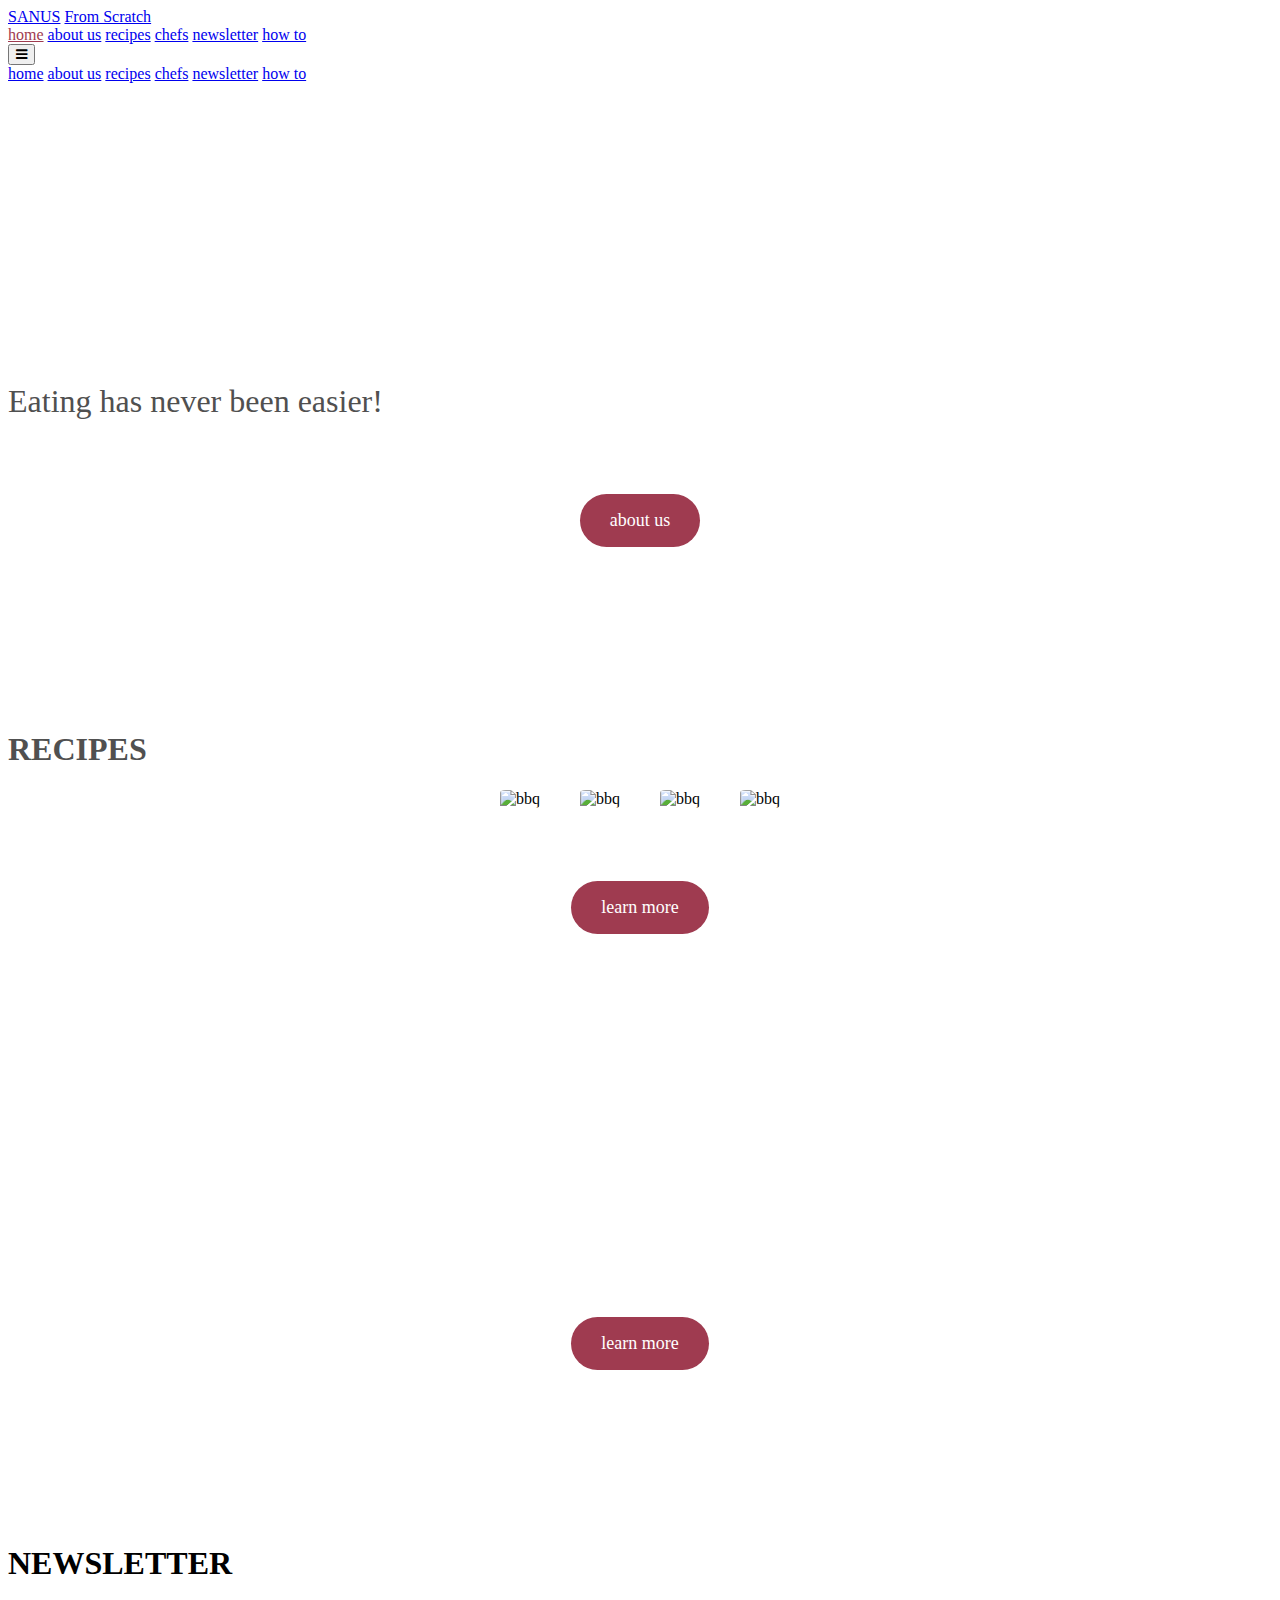
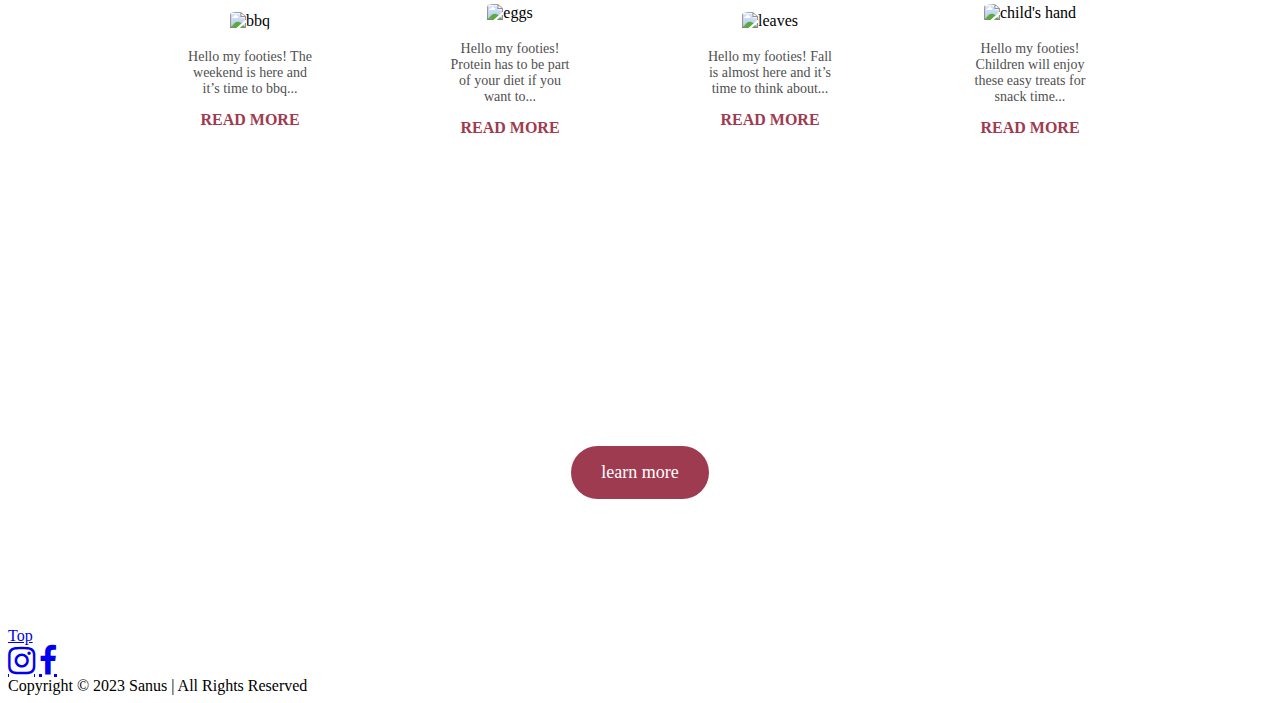
==== commit d74140fd: "Update index.html" ====
--- a/index.html
+++ b/index.html
@@ -16,7 +16,7 @@
     <link rel="stylesheet" href="https://cdnjs.cloudflare.com/ajax/libs/font-awesome/4.7.0/css/font-awesome.min.css">
 
     <!--Adding my styles sheet-->
-    <link rel="stylesheet" href="assets/stylesheets/styles.css">
+    <link rel="stylesheet" href="./stylesheets/styles.css">
 
     <!--css styles-->
     <style>
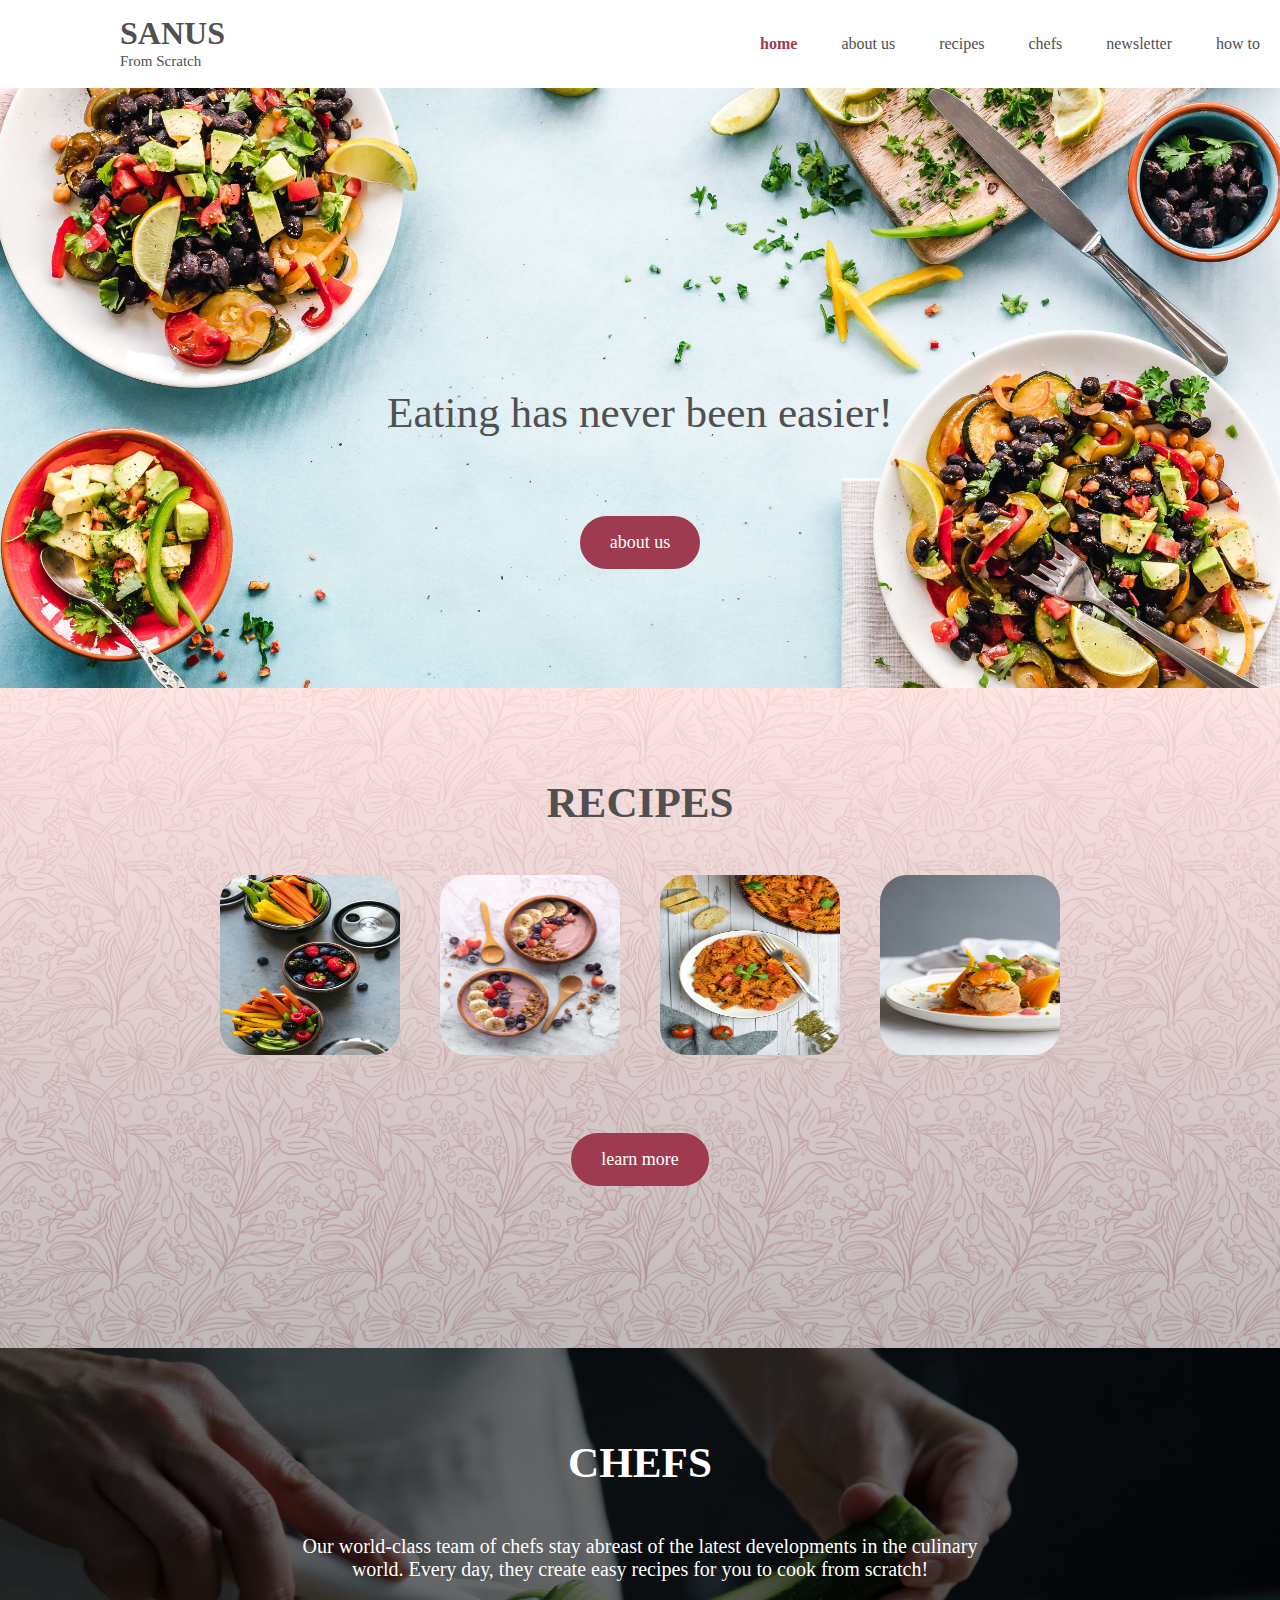
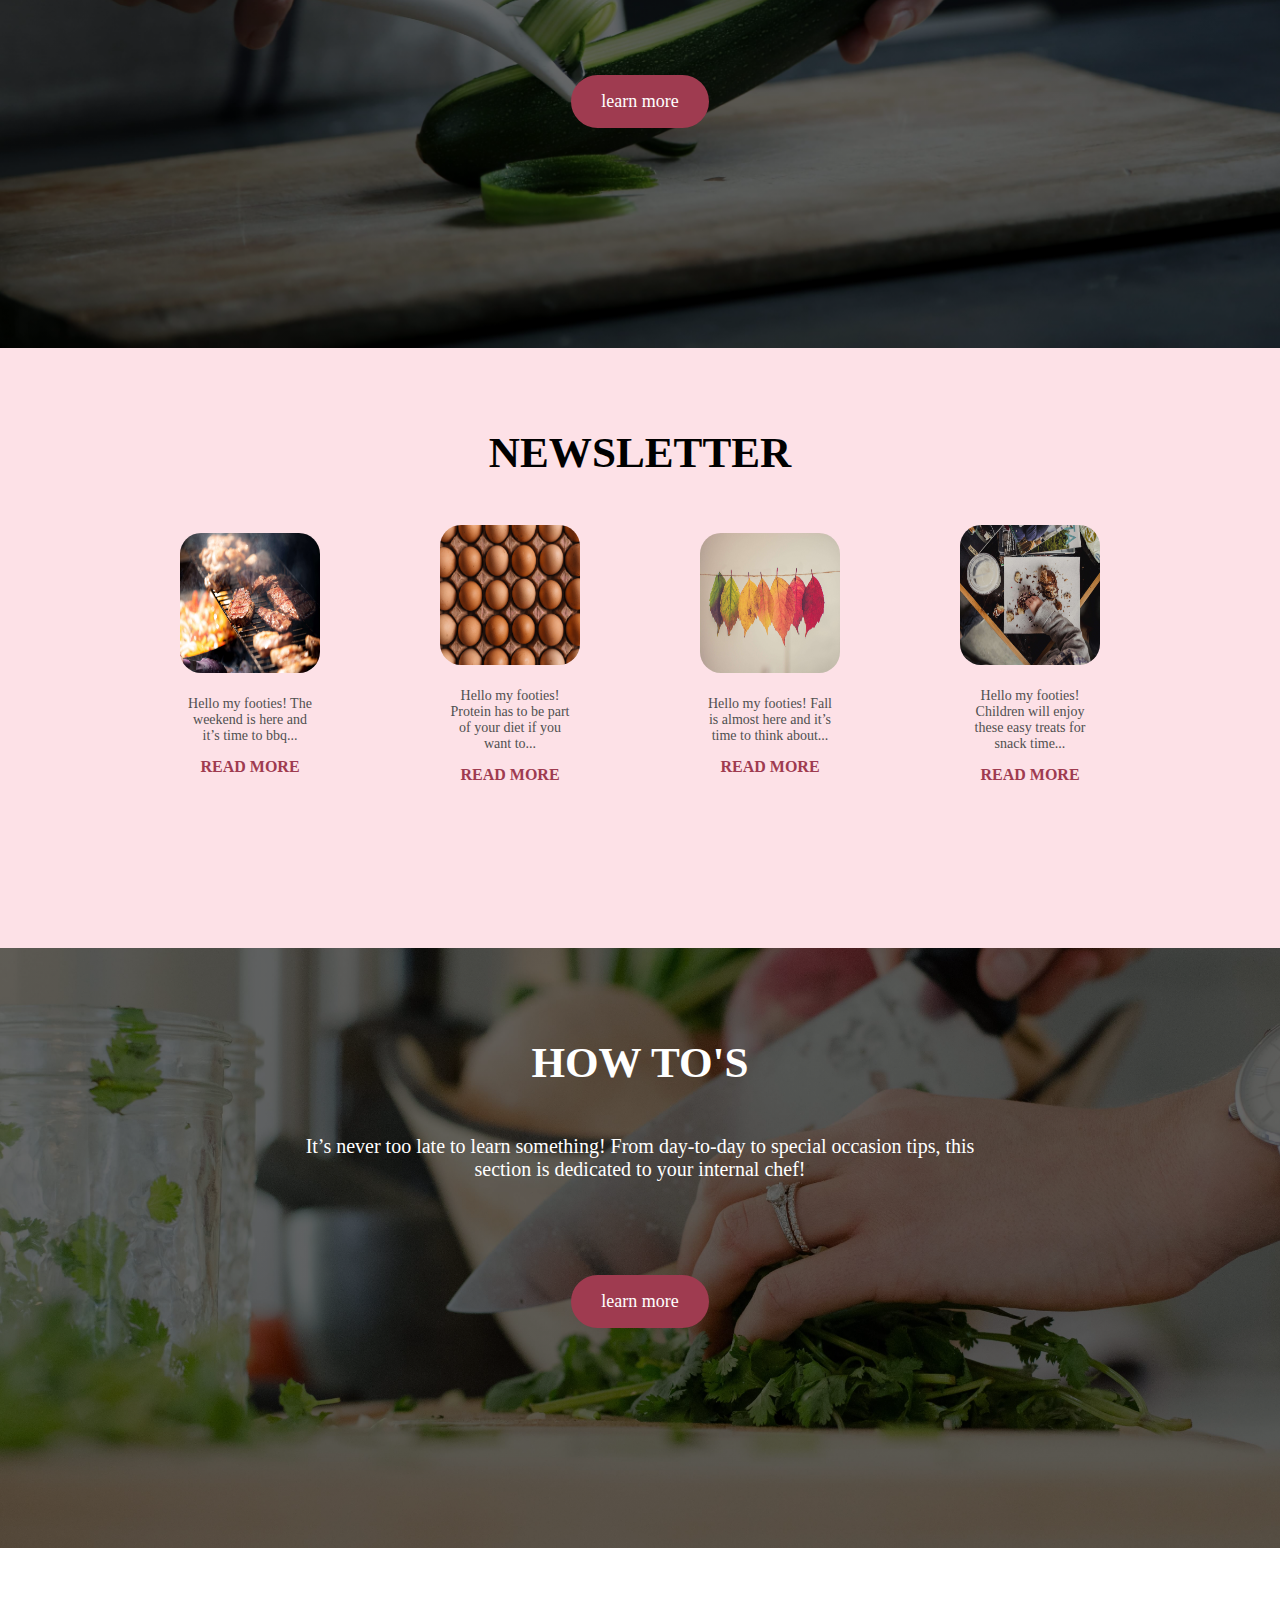
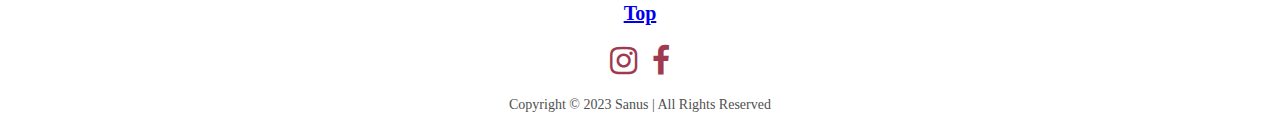
==== commit 953f2265: "Update index.html" ====
--- a/index.html
+++ b/index.html
@@ -16,7 +16,7 @@
     <link rel="stylesheet" href="https://cdnjs.cloudflare.com/ajax/libs/font-awesome/4.7.0/css/font-awesome.min.css">
 
     <!--Adding my styles sheet-->
-    <link rel="stylesheet" href="./stylesheets/styles.css">
+    <link rel="stylesheet" href="assets/stylesheets/styles.css">
 
     <!--css styles-->
     <style>
@@ -165,19 +165,19 @@
                 <div class="child-container" style="gap: 40px;">
 
                     <div style="text-align: center">
-                        <img src="/images/snack.jpg" alt="bbq" style="width: 180px; height: 180px;">
-                    </div>
-
-                    <div style="text-align: center">
-                        <img src="/images/breakfast.jpg" alt="bbq" style="width: 180px; height: 180px;">
-                    </div>
-
-                    <div style="text-align: center">
-                        <img src="/images/lunch.jpg" alt="bbq" style="width: 180px; height: 180px;">
-                    </div>
-
-                    <div style="text-align: center">
-                        <img src="/images/dinner.jpg" alt="bbq" style="width: 180px; height: 180px;">
+                        <img src="assets/images/snack.jpg" alt="bbq" style="width: 180px; height: 180px;">
+                    </div>
+
+                    <div style="text-align: center">
+                        <img src="assets/images/breakfast.jpg" alt="bbq" style="width: 180px; height: 180px;">
+                    </div>
+
+                    <div style="text-align: center">
+                        <img src="assets/images/lunch.jpg" alt="bbq" style="width: 180px; height: 180px;">
+                    </div>
+
+                    <div style="text-align: center">
+                        <img src="assets/images/dinner.jpg" alt="bbq" style="width: 180px; height: 180px;">
                     </div>
 
                 </div>
@@ -206,28 +206,28 @@
                     <div class="child-container">
 
                         <div style="text-align: center">
-                            <img src="/images/bbq.jpg" alt="bbq">
+                            <img src="assets/images/bbq.jpg" alt="bbq">
                             <p style="font-size: 14px; color: rgb(80, 80, 80); padding-top: 5px; max-width: 240px;">Hello my footies! The weekend is here and it’s time to bbq...</p>
                             <a href="newsletter.html" style="color: rgb(159, 59, 80); font-weight: bold; text-decoration: none">READ MORE</a>
                         </div>
 
                     
                         <div style="text-align: center">
-                            <img src="/images/eggs.jpg" alt="eggs">
+                            <img src="assets/images/eggs.jpg" alt="eggs">
                             <p style="font-size: 14px; color: rgb(80, 80, 80); padding-top: 5px; max-width: 240px;">Hello my footies! Protein has to be part of your diet if you want to...</p>
                             <a href="newsletter.html" style="color: rgb(159, 59, 80); font-weight: bold; text-decoration: none">READ MORE</a>
                         </div>
 
                     
                         <div style="text-align: center">
-                            <img src="/images/fall.jpg" alt="leaves">
+                            <img src="assets/images/fall.jpg" alt="leaves">
                             <p style="font-size: 14px; color: rgb(80, 80, 80); padding-top: 5px; max-width: 240px;">Hello my footies! Fall is almost here and it’s time to think about...</p>
                             <a href="newsletter.html" style="color: rgb(159, 59, 80); font-weight: bold; text-decoration: none">READ MORE</a>
                         </div>
 
                     
                         <div style="text-align: center">
-                            <img src="/images/child.jpg" alt="child's hand">
+                            <img src="assets/images/child.jpg" alt="child's hand">
                             <p style="font-size: 14px; color: rgb(80, 80, 80); padding-top: 5px; max-width: 240px;">Hello my footies! Children will enjoy these easy treats for snack time...</p>
                             <a href="newsletter.html" style="color: rgb(159, 59, 80); font-weight: bold; text-decoration: none">READ MORE</a>
                         </div>
--- a/assets/stylesheets/styles.css
+++ b/assets/stylesheets/styles.css
@@ -0,0 +1,410 @@
+/*defining our working area*/
+body {
+    margin: 0;
+    padding: 0;
+}
+
+/*defining H1*/
+h1 {
+    margin: 0px 0px 1em 0px;
+    color: rgb(159, 59, 80);
+    font-size: 2.7em;
+    font-family: atma;
+    font-weight: bold;
+    text-align: center;
+    padding-top: 30px;
+    padding-bottom: 5px;
+  }
+
+/*defining H2*/
+h2 {
+    margin: 0px 0px 1em 0px;
+    font-size: 1.7em;
+    font-family: atma;
+    font-weight: bold;
+    text-align: center;
+    padding-top: 0px;
+    padding-bottom: 15px;
+  }
+
+  h2:hover.hover-color-b {
+    color: rgb(159, 59, 80);
+    text-decoration: none;
+}
+
+/*defining H3*/
+h3 {
+    margin: 0px 0px 1em 0px;
+    color: rgb(159, 59, 80);
+    font-size: 1.7em;
+    font-family: atma;
+    font-weight: bold;
+    text-align: center;
+    padding-top: 45px;
+    padding-bottom: 0px;
+  }
+
+  h4 {
+    margin: 0px 0px 0em 0px;
+    color: rgb(159, 59, 80);
+    font-size: 1.7em;
+    font-family: atma;
+    font-weight: bold;
+    text-align: center;
+    padding-top: 0px;
+    padding-bottom: 0px;
+  }
+
+
+/*Where the logo goes*/
+header a.logo{
+    position: absolute;
+    display: block;
+    width: 70px;
+    height: 70px;
+    background: url(/images/SanusLogoNoTextColor.png) no-repeat 0 0;
+    background-size: contain;
+    top: 10px;
+    left: 30px;    
+}
+
+/*Where the logo text goes*/
+header a.logotext1{
+    position: absolute;
+    display: block;
+    font-family: atma;
+    top: 15px;
+    left: 120px;   
+    font-size: 32px;
+    color: rgb(80, 80, 80);
+    font-weight: bold;
+    text-decoration: none;
+}
+
+/*Where the logo slogan goes*/
+header a.logotext2{
+    position: absolute;
+    display: block;
+    font-family: poppins;
+    top: 53px;
+    left: 120px;
+    font-size: 15px;
+    color: rgb(80, 80, 80);
+    font-weight:normal;
+    text-decoration: none;
+}
+
+/*color of navigation menu*/
+.horizontal-nav{
+    background-color: white;
+    text-align: right;
+    padding: 0px 0px 0px 180px;
+}
+
+/*text color of navigation menu*/
+.horizontal-nav a{
+    display:inline-block;
+    color: rgb(80, 80, 80);
+    margin: 25px 10px;
+    padding: 10px 10px;
+    text-decoration: none; 
+    font-family: poppins;
+}
+
+/*active page get bold and change of text color*/
+.active-menu-item {
+    font-weight: bold;
+    font-family: poppins;
+    color: rgb(159, 59, 80);
+}
+
+/*text color (159,59,80) and weight (bold) hover navigation menu*/
+.horizontal-nav a:hover{
+    cursor: pointer;
+    color: rgb(159, 59, 80);
+    font-family: poppins;
+    font-weight: normal;
+}
+
+/*defining image cover homepage*/
+header.home-page{
+    background: #eee url(./assets/images/cover_home.jpg) no-repeat center;
+    background-size: cover;
+    height: 600px;
+}
+
+/*defining image cover about*/
+header.about{
+    background: #eee url(/assets/images/cover_about.jpg) no-repeat center;
+    background-size: cover;
+    height: 400px;
+}
+
+/*defining image cover recipes*/
+header.recipes{
+    background: #eee url(/assets/images/cover_recipes.jpg) no-repeat center;
+    background-size: cover;
+    height: 400px;
+}
+
+/*defining image cover chefs*/
+header.chefs{
+    background: #eee url(/assets/images/cover_chefs.jpg) no-repeat center;
+    background-size: cover;
+    height: 400px;
+}
+
+/*defining image cover howto*/
+header.howto{
+    background: #eee url(/assets/images/cover_howto.jpg) no-repeat center;
+    background-size: cover;
+    height: 400px;
+}
+
+/*defining image cover newsletter*/
+header.newsletters{
+    background: #eee url(/assets/images/cover_newsletters.jpg) no-repeat center;
+    background-size: cover;
+    height: 400px;
+}
+
+/*defining image cover recipes home page*/
+.cover-hp{
+    background: #eee url(/assets/images/cover_home.jpg) no-repeat center;
+    background-size: cover;
+    height: 600px;
+}
+
+/*defining image cover recipes home page*/
+.cover-hp1{
+    background: linear-gradient( rgba(255, 226, 226, 0.923), rgba(174, 166, 166, 0.783) ), url(/assets/images/background2.png) no-repeat center;
+    background-size: cover;
+    height: 660px;
+}
+
+/*defining image cover chef home page*/
+.cover-hp2{
+    background: linear-gradient( rgba(0, 0, 0, 0.6), rgba(0, 0, 0, 0.6) ), url(/assets/images/cover_chefs.jpg) no-repeat center;
+    background-size: cover;
+    height: 600px;
+}
+
+/*defining image cover newletter home page*/
+.cover-hp3{
+    background: rgb(253, 225, 231) no-repeat center;
+    background-size: cover;
+    height: 600px;
+}
+
+/*defining image cover how to's home page*/
+.cover-hp4{
+    background: linear-gradient( rgba(0, 0, 0, 0.6), rgba(0, 0, 0, 0.6) ), url(/assets/images/cover_howto.jpg) no-repeat center;
+    background-size: cover;
+    opacity: 2.4;
+    height: 600px;
+}
+
+
+
+
+/**/
+.flex-container > div {
+    width: 25%;
+  }
+  .flex-container > span > h2 {
+    text-align: center;
+    padding-left: 8px;
+    padding-right: 8px;
+  }
+  
+  video {
+    display: none;
+  }
+
+/*Color of MORE or LESS accordion*/
+.accordion {
+    color: rgb(159, 59, 80);
+    font-family: poppins;
+    font-weight: bold;
+    cursor: pointer;
+    font-size: 15px;
+    padding-bottom: 10px;
+  }
+  
+  /*Color of MORE or LESS accordion*/
+  .active,
+  .accordion:hover {
+    color: rgb(80, 80, 80);
+    font-family: poppins;
+    font-weight: bold;
+  }
+  
+  /* accordion*/
+  .panel {
+    display: none;
+    overflow: hidden;
+  }  
+
+
+/*Setting up my footer*/
+footer {
+    width: 100%;
+    height: 115px;
+    background-color: white;
+    
+}
+
+/*space between icons footer social menu*/
+footer div.icon-horizontal {
+    padding: 20px;
+    display: flex;
+    justify-content: center;
+}
+ 
+/*color for icons on footer*/
+footer a {
+    color: rgb(159, 59, 80);
+    text-decoration: none;
+}
+ 
+/*hover color for icons on footer*/
+footer a:hover.hover-color {
+    color: rgb(80, 80, 80);
+    text-decoration: none;
+}
+
+/*15px of padding for icons footer*/
+.padding-right {
+    padding-right: 15px;
+}
+
+/*15px of padding for icons footer*/
+.padding-left {
+    padding-left: 15px;
+}
+
+/*styles for footer copyright text*/
+.copy-right {
+    font-size: 14px;
+    font-family: poppins;
+    color: rgb(80, 80, 80);
+    display: flex;
+    justify-content: center;
+  }
+  
+/*icon for users to go to top*/
+.to-top {
+    width: 100%;
+    padding: 0px;
+    display: flex;
+    text-decoration: none;
+    color: rgb(159, 59, 80);
+    justify-content: center;
+    font-family: atma;
+    font-size: 20px;
+    font-weight: bold; 
+  }
+
+  aside {
+    width: 40%;
+    float: left;
+  }
+  aside > div {
+    /* padding: top right bottom left */
+    padding: 0px 40px 0px 40px;
+  }
+  
+  aside div li {
+    font-size: 1.1em;
+    line-height: 1.5em;
+  }
+  
+  aside > div > div.scrolling {
+    height: 600px;
+    overflow: auto;
+  }
+  
+  
+
+
+
+  
+
+
+/*----------------------------------------*/
+/*-----------Responsive Part--------------*/
+
+
+/*responsive menu where it goes*/
+.dropdown {
+    position: absolute;
+    display: none;
+    top: 0;
+    right: 0;
+}
+
+/*responsive menu design (just hamburger menu)*/
+.dropbtn {
+    background-color: white;
+    opacity: 0.9;
+    color:rgb(159, 59, 80);
+    padding: 16px;
+    font-size: 16px;
+    border:none;
+    cursor:pointer;
+}
+
+/*content hamburger menu the right of scree*/
+.dropdown-content{
+    display:none;
+    position: absolute;
+    right: 0;
+    background-color: rgb(159, 59, 80)
+}
+
+/*hamburger menu content on the right of screen*/
+.dropdown-content a {
+    color: rgb(80, 80, 80);
+    padding: 12px 16px;
+    text-decoration: none;
+    display: block;
+    font-family: poppins;
+    font-size: 14px;
+    text-align: center;
+    text-decoration: none;
+}
+
+/*color of dropdown menu when hover*/
+.dropdown-content a:hover{
+    color: rgb(159, 59, 80);
+    padding: 12px 16px;
+    text-decoration: none;
+    display: block;
+    text-align: center;
+    font-weight: bold;
+}
+
+/*keeps dropdown menu hold*/
+.dropdown:hover .dropdown-content{
+    display:block;
+}
+
+/*color of responsive menu*/
+.dropdown:hover .dropdown-content{
+    background-color: white;
+    opacity: 0.9;
+}
+
+/*Styles to add hamburger menu when it's a small area*/
+@media screen and (max-width: 600px) {
+    .horizontal-nav{
+        display: none;
+    }
+
+    .dropdown{
+        display: block;
+    }
+}
+        
+
+
